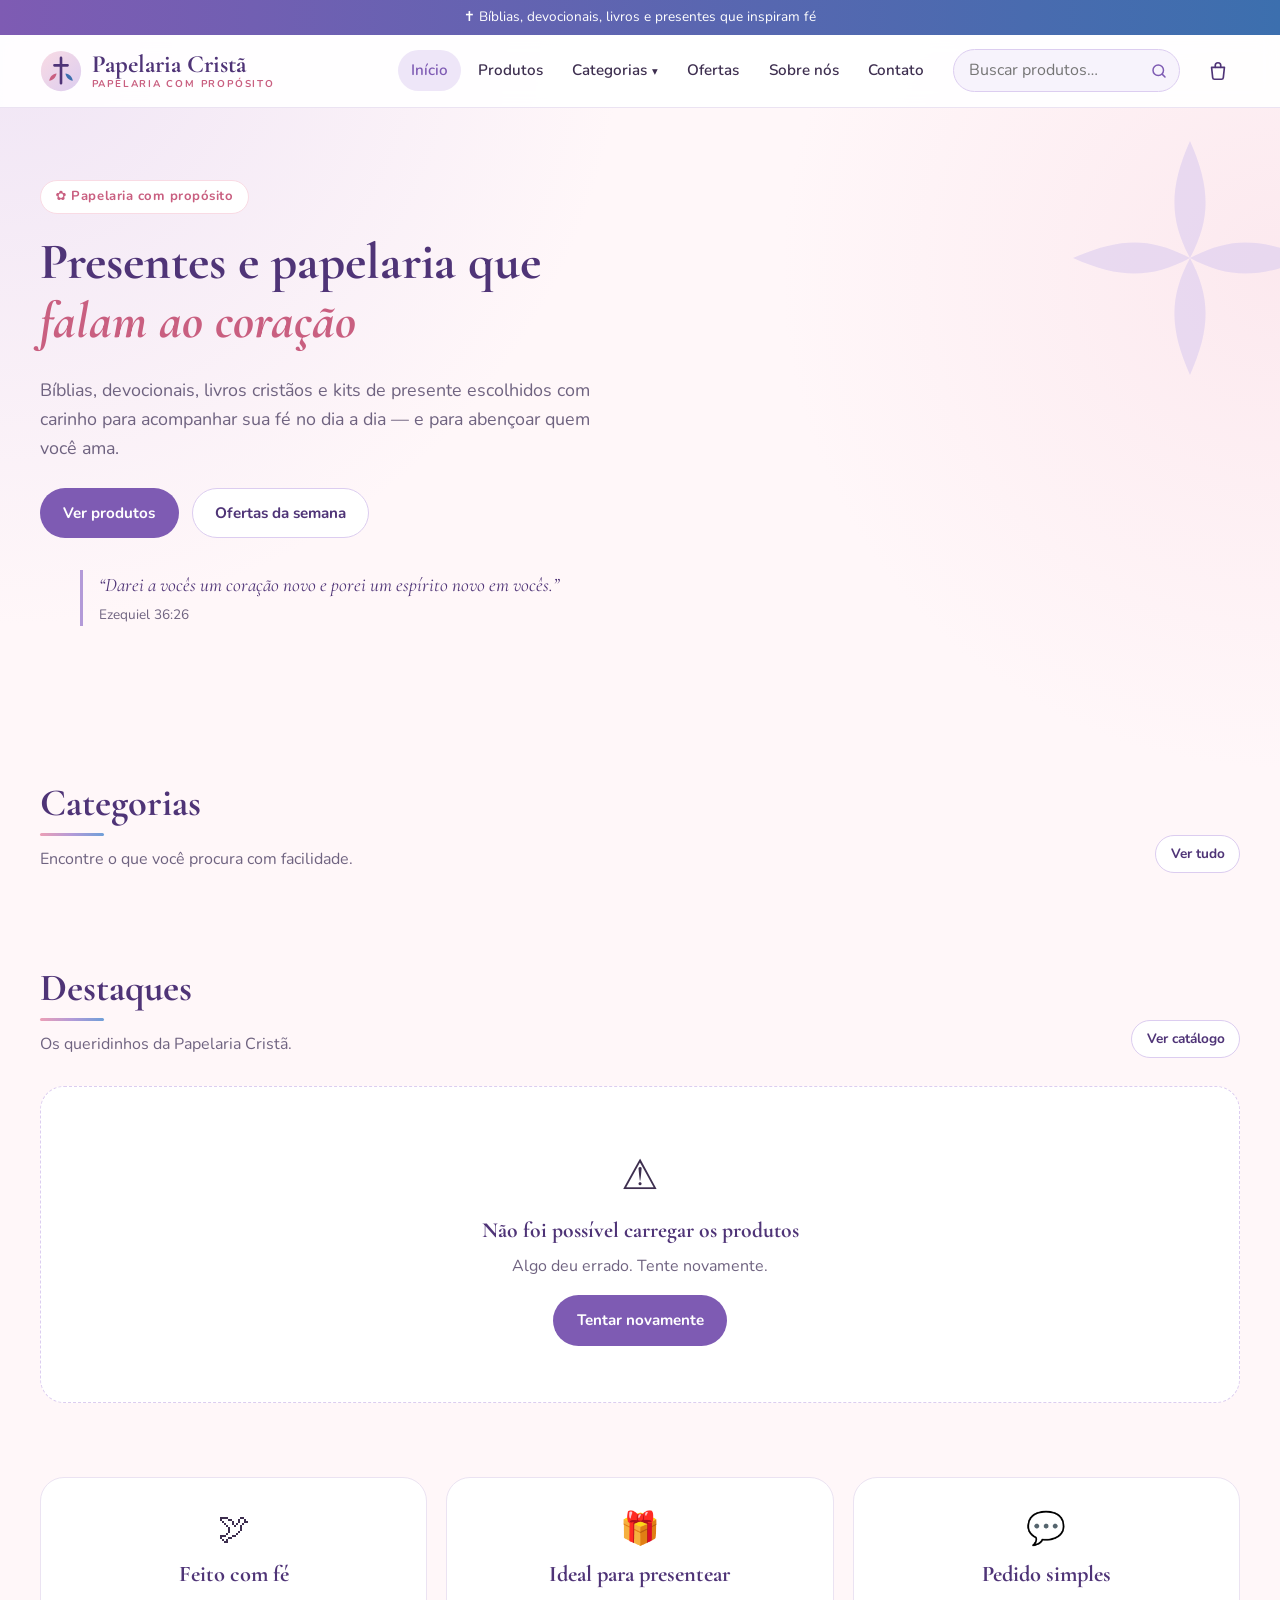
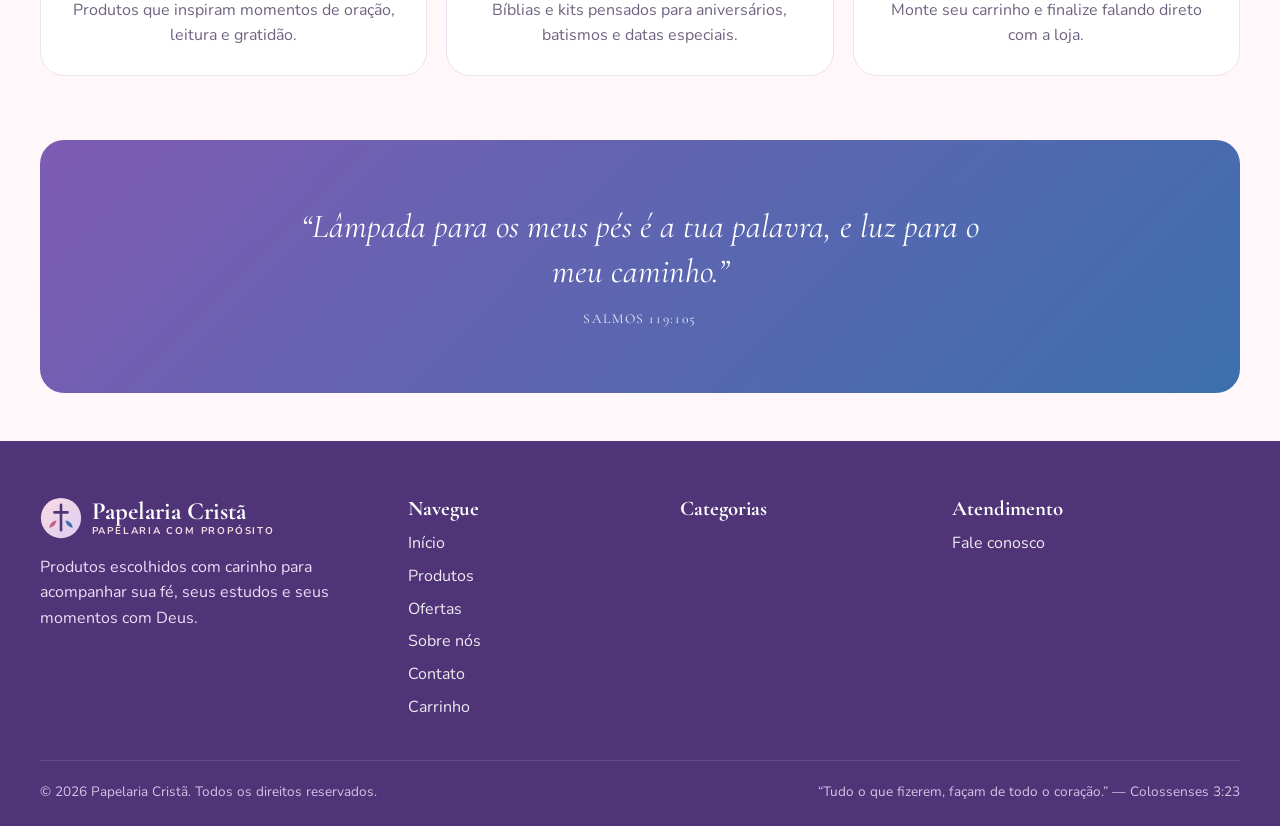
==== frontend/index.html @ a442623a "Papelaria Cristã: loja virtual completa Front-end (HTML/CSS/JS), API Flask + SQLite, painel administ" ====
<!DOCTYPE html>
<html lang="pt-BR">
<head>
  <meta charset="utf-8">
  <meta name="viewport" content="width=device-width, initial-scale=1">
  <title>Papelaria Cristã | Bíblias, devocionais, livros e presentes cristãos</title>
  <meta name="description" content="Papelaria Cristã: Bíblias, devocionais, livros cristãos, kits de presente e papelaria com propósito. Monte seu pedido e finalize pelo WhatsApp.">
  <meta property="og:type" content="website">
  <meta property="og:title" content="Papelaria Cristã">
  <meta property="og:description" content="Bíblias, devocionais, livros e presentes que inspiram fé.">
  <meta property="og:image" content="img/produtos/biblia-letra-gigante-harpa-pink.jpg">
  <meta name="theme-color" content="#7e5bb3">
  <link rel="icon" href="img/favicon.svg" type="image/svg+xml">
  <link rel="preconnect" href="https://fonts.googleapis.com">
  <link rel="preconnect" href="https://fonts.gstatic.com" crossorigin>
  <link rel="stylesheet" href="https://fonts.googleapis.com/css2?family=Cormorant+Garamond:ital,wght@0,600;0,700;1,600&family=Nunito:wght@400;600;700;800&display=swap">
  <link rel="stylesheet" href="css/style.css">
  <script type="module" src="js/pages/home.js"></script>
</head>
<body data-page="inicio">
  <main id="conteudo">
    <section class="hero" aria-labelledby="hero-titulo">
      <svg class="ornamento ornamento--hero" viewBox="0 0 100 100" aria-hidden="true"><path d="M50 5c8 18 8 30 0 45-8-15-8-27 0-45zM50 95c-8-18-8-30 0-45 8 15 8 27 0 45zM5 50c18-8 30-8 45 0-15 8-27 8-45 0zM95 50c-18 8-30 8-45 0 15-8 27-8 45 0z" fill="currentColor"/></svg>
      <div class="container hero__grid">
        <div>
          <span class="selo">✿ Papelaria com propósito</span>
          <h1 id="hero-titulo">Presentes e papelaria que <em>falam ao coração</em></h1>
          <p class="hero__texto">Bíblias, devocionais, livros cristãos e kits de presente escolhidos com carinho para acompanhar sua fé no dia a dia — e para abençoar quem você ama.</p>
          <div class="hero__acoes">
            <a class="btn" href="produtos.html">Ver produtos</a>
            <a class="btn btn--claro" href="ofertas.html">Ofertas da semana</a>
          </div>
          <blockquote class="hero__versiculo">
            “Darei a vocês um coração novo e porei um espírito novo em vocês.”
            <cite>Ezequiel 36:26</cite>
          </blockquote>
        </div>
        <div class="hero__galeria" id="hero-galeria" aria-label="Produtos em destaque"></div>
      </div>
    </section>

    <div class="container" id="faixa-promo" hidden></div>

    <section class="secao" aria-labelledby="cat-titulo">
      <div class="container">
        <div class="secao__topo">
          <div>
            <h2 class="secao__titulo" id="cat-titulo">Categorias</h2>
            <p>Encontre o que você procura com facilidade.</p>
          </div>
          <a class="btn btn--claro btn--sm" href="produtos.html">Ver tudo</a>
        </div>
        <div class="categorias" id="categorias"></div>
      </div>
    </section>

    <section class="secao secao--colada" aria-labelledby="dest-titulo">
      <div class="container">
        <div class="secao__topo">
          <div>
            <h2 class="secao__titulo" id="dest-titulo">Destaques</h2>
            <p>Os queridinhos da Papelaria Cristã.</p>
          </div>
          <a class="btn btn--claro btn--sm" href="produtos.html">Ver catálogo</a>
        </div>
        <div class="grade" id="destaques">
          <div class="esqueleto"></div><div class="esqueleto"></div><div class="esqueleto"></div><div class="esqueleto"></div>
        </div>
      </div>
    </section>

    <section class="secao secao--colada" aria-labelledby="of-titulo" id="secao-ofertas" data-x>
      <div class="container">
        <div class="secao__topo">
          <div>
            <h2 class="secao__titulo" id="of-titulo">Ofertas</h2>
            <p>Preços especiais por tempo limitado.</p>
          </div>
          <a class="btn btn--claro btn--sm" href="ofertas.html">Todas as ofertas</a>
        </div>
        <div class="grade" id="ofertas"></div>
      </div>
    </section>

    <section class="secao secao--colada" aria-labelledby="val-titulo">
      <div class="container">
        <h2 class="secao__titulo sr-only" id="val-titulo">Por que comprar conosco</h2>
        <div class="valores">
          <div class="valor"><div class="valor__icone" aria-hidden="true">🕊</div><h3>Feito com fé</h3><p>Produtos que inspiram momentos de oração, leitura e gratidão.</p></div>
          <div class="valor"><div class="valor__icone" aria-hidden="true">🎁</div><h3>Ideal para presentear</h3><p>Bíblias e kits pensados para aniversários, batismos e datas especiais.</p></div>
          <div class="valor"><div class="valor__icone" aria-hidden="true">💬</div><h3>Pedido simples</h3><p>Monte seu carrinho e finalize falando direto com a loja.</p></div>
        </div>
      </div>
    </section>

    <section class="container" aria-label="Versículo">
      <div class="versiculo-banner">
        <blockquote>“Lâmpada para os meus pés é a tua palavra, e luz para o meu caminho.”<cite>Salmos 119:105</cite></blockquote>
      </div>
    </section>
  </main>
</body>
</html>
---- frontend/css/style.css ----
/* ==========================================================================
   Papelaria Cristã — identidade visual
   Paleta: rosa-claro, lilás, branco e detalhes em azul.
   Tipografia: Cormorant Garamond (títulos) + Nunito (texto).
   ========================================================================== */

:root {
  /* cores */
  --rosa-50: #fff7f9;
  --rosa-100: #fdeef2;
  --rosa-200: #f9dbe4;
  --rosa-400: #ec9fb6;
  --rosa-600: #c95f80;
  --lilas-50: #f7f3fc;
  --lilas-100: #eee6f8;
  --lilas-200: #dccdf0;
  --lilas-400: #b39ad8;
  --lilas-600: #7e5bb3;
  --lilas-800: #4f3477;
  --azul-100: #e6f0fb;
  --azul-400: #6f9fd8;
  --azul-600: #3c6fae;
  --azul-800: #24497a;
  --branco: #ffffff;
  --texto: #3d2e4f;
  --texto-suave: #6f6380;
  --borda: #ebe3f2;
  --sucesso: #2f8a5b;
  --sucesso-bg: #e5f5ec;
  --erro: #b8364f;
  --erro-bg: #fbe7eb;
  --aviso: #8a6212;
  --aviso-bg: #fdf3dc;

  /* tipografia */
  --fonte-titulo: "Cormorant Garamond", Georgia, "Times New Roman", serif;
  --fonte-texto: "Nunito", system-ui, -apple-system, "Segoe UI", Roboto, sans-serif;

  /* forma */
  --raio-sm: 8px;
  --raio: 14px;
  --raio-lg: 24px;
  --sombra-sm: 0 1px 3px rgba(79, 52, 119, .08);
  --sombra: 0 8px 24px rgba(79, 52, 119, .10);
  --sombra-lg: 0 18px 48px rgba(79, 52, 119, .16);
  --transicao: .25s cubic-bezier(.4, 0, .2, 1);
  --largura: 1200px;
}

/* ---------------------------------------------------------------- base */
*, *::before, *::after { box-sizing: border-box; }
html { scroll-behavior: smooth; -webkit-text-size-adjust: 100%; }
body {
  margin: 0;
  font-family: var(--fonte-texto);
  font-size: 1rem;
  line-height: 1.6;
  color: var(--texto);
  background: var(--rosa-50);
  background-image:
    radial-gradient(circle at 0% 0%, rgba(220, 205, 240, .45), transparent 40%),
    radial-gradient(circle at 100% 30%, rgba(249, 219, 228, .5), transparent 35%);
  background-attachment: fixed;
  min-height: 100vh;
  display: flex;
  flex-direction: column;
}
main { flex: 1; }
img { max-width: 100%; display: block; }
a { color: var(--azul-600); text-decoration-thickness: 1px; text-underline-offset: 3px; }
a:hover { color: var(--azul-800); }
h1, h2, h3 {
  font-family: var(--fonte-titulo);
  color: var(--lilas-800);
  line-height: 1.15;
  margin: 0 0 .5em;
  font-weight: 700;
}
h1 { font-size: clamp(2rem, 4.5vw, 3.2rem); }
h2 { font-size: clamp(1.7rem, 3.2vw, 2.4rem); }
h3 { font-size: 1.35rem; }
p { margin: 0 0 1em; }
button, input, select, textarea { font: inherit; color: inherit; }
:focus-visible { outline: 3px solid var(--azul-400); outline-offset: 2px; border-radius: 4px; }
[hidden] { display: none !important; }

.container { width: min(100% - 2rem, var(--largura)); margin-inline: auto; }
.sr-only {
  position: absolute; width: 1px; height: 1px; padding: 0; margin: -1px;
  overflow: hidden; clip: rect(0 0 0 0); white-space: nowrap; border: 0;
}
.skip-link {
  position: absolute; left: 1rem; top: -4rem; z-index: 200;
  background: var(--lilas-800); color: #fff; padding: .6rem 1rem; border-radius: var(--raio-sm);
}
.skip-link:focus { top: 1rem; color: #fff; }

/* ---------------------------------------------------------------- botões */
.btn {
  --bg: var(--lilas-600); --fg: #fff; --bd: transparent;
  display: inline-flex; align-items: center; justify-content: center; gap: .5rem;
  padding: .75rem 1.4rem; min-height: 44px;
  border: 1.5px solid var(--bd); border-radius: 999px;
  background: var(--bg); color: var(--fg);
  font-weight: 700; font-size: .95rem; text-decoration: none; cursor: pointer;
  transition: transform var(--transicao), box-shadow var(--transicao), background var(--transicao);
  white-space: nowrap;
}
.btn:hover { color: var(--fg); transform: translateY(-1px); box-shadow: var(--sombra); background: color-mix(in srgb, var(--bg) 88%, #000); }
.btn:active { transform: translateY(0); }
.btn:disabled, .btn[aria-disabled="true"] { opacity: .55; cursor: not-allowed; transform: none; box-shadow: none; }
.btn--azul { --bg: var(--azul-600); }
.btn--rosa { --bg: var(--rosa-600); }
.btn--claro { --bg: #fff; --fg: var(--lilas-800); --bd: var(--lilas-200); }
.btn--claro:hover { background: var(--lilas-50); }
.btn--perigo { --bg: var(--erro); }
.btn--whats { --bg: #1f9d55; }
.btn--sm { padding: .45rem .9rem; min-height: 36px; font-size: .85rem; }
.btn--bloco { width: 100%; }
.btn .spinner { width: 1em; height: 1em; border: 2px solid currentColor; border-right-color: transparent; border-radius: 50%; animation: girar .7s linear infinite; }
@keyframes girar { to { transform: rotate(360deg); } }

.icon-btn {
  display: inline-grid; place-items: center; width: 44px; height: 44px;
  border: 0; border-radius: 50%; background: transparent; color: var(--lilas-800); cursor: pointer;
  transition: background var(--transicao);
}
.icon-btn:hover { background: var(--lilas-100); }
.icon-btn svg, .btn svg { width: 22px; height: 22px; flex: none; }

/* ---------------------------------------------------------------- topo */
.topbar {
  background: linear-gradient(90deg, var(--lilas-600), var(--azul-600));
  color: #fff; font-size: .85rem; text-align: center; padding: .4rem 1rem;
}
.topbar p { margin: 0; }
.header {
  position: sticky; top: 0; z-index: 50;
  background: rgba(255, 255, 255, .92);
  backdrop-filter: saturate(160%) blur(10px);
  border-bottom: 1px solid var(--borda);
}
.header__inner { display: flex; align-items: center; gap: 1rem; min-height: 72px; }
.logo { display: flex; align-items: center; gap: .6rem; text-decoration: none; color: var(--lilas-800); flex: none; }
.logo svg { width: 42px; height: 42px; }
.logo__nome { font-family: var(--fonte-titulo); font-size: 1.55rem; font-weight: 700; line-height: 1; }
.logo__nome small { display: block; font-family: var(--fonte-texto); font-size: .62rem; letter-spacing: .18em; text-transform: uppercase; color: var(--rosa-600); font-weight: 700; margin-top: .2rem; }
.nav { margin-left: auto; }
.nav__lista { display: flex; align-items: center; gap: .25rem; list-style: none; margin: 0; padding: 0; }
.nav__link, .nav summary {
  display: block; padding: .55rem .8rem; border-radius: 999px;
  color: var(--texto); text-decoration: none; font-weight: 600; font-size: .95rem; cursor: pointer;
  transition: background var(--transicao), color var(--transicao);
}
.nav__link:hover, .nav summary:hover { background: var(--lilas-50); color: var(--lilas-600); }
.nav__link[aria-current="page"] { color: var(--lilas-600); background: var(--lilas-100); }
.nav details { position: relative; }
.nav summary { list-style: none; }
.nav summary::-webkit-details-marker { display: none; }
.nav summary::after { content: "▾"; margin-left: .3rem; font-size: .75em; }
.dropdown {
  position: absolute; top: calc(100% + .4rem); left: 50%; transform: translateX(-50%);
  min-width: 230px; background: #fff; border: 1px solid var(--borda); border-radius: var(--raio);
  box-shadow: var(--sombra-lg); padding: .5rem; list-style: none; margin: 0;
  animation: surgir .18s ease-out;
}
.dropdown a { display: flex; justify-content: space-between; gap: 1rem; padding: .5rem .75rem; border-radius: var(--raio-sm); color: var(--texto); text-decoration: none; }
.dropdown a:hover { background: var(--rosa-100); color: var(--lilas-800); }
.dropdown small { color: var(--texto-suave); }
@keyframes surgir { from { opacity: 0; transform: translate(-50%, -6px); } }

.busca-topo { display: flex; align-items: center; background: var(--lilas-50); border: 1px solid var(--lilas-200); border-radius: 999px; padding-left: .9rem; }
.busca-topo input { border: 0; background: transparent; outline: none; width: 170px; padding: .5rem 0; }
.busca-topo button { border: 0; background: transparent; color: var(--lilas-600); padding: .4rem .7rem; cursor: pointer; display: grid; }
.busca-topo svg { width: 18px; height: 18px; }
.busca-topo:focus-within { border-color: var(--lilas-400); box-shadow: 0 0 0 3px var(--lilas-100); }

.carrinho-link { position: relative; }
.carrinho-badge {
  position: absolute; top: 2px; right: 0; min-width: 20px; height: 20px; padding: 0 5px;
  border-radius: 999px; background: var(--rosa-600); color: #fff; font-size: .72rem; font-weight: 800;
  display: grid; place-items: center; border: 2px solid #fff;
}
.carrinho-badge.pulsar { animation: pulsar .5s ease; }
@keyframes pulsar { 50% { transform: scale(1.35); } }
.menu-toggle { display: none; }

/* ---------------------------------------------------------------- hero */
.hero { padding: clamp(2rem, 6vw, 4.5rem) 0; position: relative; overflow: hidden; }
.hero__grid { display: grid; grid-template-columns: 1.05fr 1fr; gap: 3rem; align-items: center; }
.selo {
  display: inline-flex; align-items: center; gap: .45rem; padding: .35rem .9rem;
  background: #fff; border: 1px solid var(--rosa-200); border-radius: 999px;
  color: var(--rosa-600); font-weight: 700; font-size: .82rem; letter-spacing: .04em; margin-bottom: 1.2rem;
}
.hero h1 em { font-style: italic; color: var(--rosa-600); }
.hero__texto { font-size: 1.12rem; color: var(--texto-suave); max-width: 36rem; }
.hero__acoes { display: flex; flex-wrap: wrap; gap: .8rem; margin-top: 1.6rem; }
.hero__versiculo { margin-top: 2rem; padding-left: 1rem; border-left: 3px solid var(--lilas-400); font-family: var(--fonte-titulo); font-size: 1.2rem; font-style: italic; color: var(--lilas-800); }
.hero__versiculo cite { display: block; font-family: var(--fonte-texto); font-style: normal; font-size: .85rem; color: var(--texto-suave); margin-top: .2rem; }
.hero__galeria { position: relative; height: 460px; }
.hero__galeria a { position: absolute; border-radius: var(--raio-lg); overflow: hidden; box-shadow: var(--sombra-lg); border: 6px solid #fff; transition: transform .4s ease; }
.hero__galeria a:hover { transform: translateY(-6px) rotate(0deg) !important; z-index: 5; }
.hero__galeria img { width: 100%; height: 100%; object-fit: cover; }
.hero__galeria a:nth-child(1) { width: 52%; height: 78%; left: 4%; top: 6%; transform: rotate(-4deg); z-index: 2; }
.hero__galeria a:nth-child(2) { width: 46%; height: 66%; right: 2%; top: 0; transform: rotate(3deg); }
.hero__galeria a:nth-child(3) { width: 42%; height: 56%; right: 12%; bottom: 0; transform: rotate(-2deg); z-index: 3; }
.ornamento { position: absolute; color: var(--lilas-200); pointer-events: none; z-index: -1; }
.ornamento--hero { top: 20px; right: -40px; width: 260px; opacity: .6; }

/* faixa de promoção */
.faixa {
  background: linear-gradient(110deg, var(--rosa-200), var(--lilas-200) 55%, var(--azul-100));
  border-radius: var(--raio-lg); padding: 1.6rem 2rem; display: flex; align-items: center;
  justify-content: space-between; gap: 1.5rem; flex-wrap: wrap; box-shadow: var(--sombra-sm);
}
.faixa h2 { margin: 0; font-size: clamp(1.4rem, 2.6vw, 1.9rem); }
.faixa p { margin: .2rem 0 0; color: var(--texto-suave); }

/* ---------------------------------------------------------------- seções */
.secao { padding: clamp(2.5rem, 6vw, 4rem) 0; }
.secao--colada { padding-top: 0; }
.secao__topo { display: flex; align-items: end; justify-content: space-between; gap: 1rem; margin-bottom: 1.8rem; flex-wrap: wrap; }
.secao__topo p { color: var(--texto-suave); margin: 0; }
.secao__titulo { position: relative; padding-bottom: .4rem; margin-bottom: .3rem; }
.secao__titulo::after {
  content: ""; display: block; width: 64px; height: 3px; margin-top: .5rem; border-radius: 3px;
  background: linear-gradient(90deg, var(--rosa-400), var(--lilas-400), var(--azul-400));
}
.centro { text-align: center; }
.centro .secao__titulo::after { margin-inline: auto; }

/* categorias */
.categorias { display: grid; grid-template-columns: repeat(auto-fill, minmax(150px, 1fr)); gap: 1rem; }
.categoria {
  display: flex; flex-direction: column; align-items: center; gap: .4rem; text-align: center;
  padding: 1.3rem .8rem; background: #fff; border: 1px solid var(--borda); border-radius: var(--raio);
  text-decoration: none; color: var(--texto); transition: transform var(--transicao), box-shadow var(--transicao), border-color var(--transicao);
}
.categoria:hover { transform: translateY(-4px); box-shadow: var(--sombra); border-color: var(--lilas-200); color: var(--lilas-800); }
.categoria__icone { width: 56px; height: 56px; display: grid; place-items: center; font-size: 1.6rem; border-radius: 50%; background: linear-gradient(135deg, var(--rosa-100), var(--lilas-100)); }
.categoria strong { font-size: .98rem; }
.categoria small { color: var(--texto-suave); font-size: .8rem; }

/* ---------------------------------------------------------------- cartão de produto */
.grade { display: grid; grid-template-columns: repeat(auto-fill, minmax(230px, 1fr)); gap: 1.4rem; }
.produto {
  position: relative; display: flex; flex-direction: column; background: #fff;
  border: 1px solid var(--borda); border-radius: var(--raio-lg); overflow: hidden;
  transition: transform var(--transicao), box-shadow var(--transicao);
  animation: entrar .4s ease both;
}
.produto:hover { transform: translateY(-5px); box-shadow: var(--sombra-lg); }
@keyframes entrar { from { opacity: 0; transform: translateY(12px); } }
.produto__img { position: relative; aspect-ratio: 4 / 5; background: var(--lilas-50); overflow: hidden; display: block; }
.produto__img img { width: 100%; height: 100%; object-fit: cover; transition: transform .5s ease; }
.produto:hover .produto__img img { transform: scale(1.05); }
.produto__selos { position: absolute; top: .8rem; left: .8rem; display: flex; flex-direction: column; gap: .35rem; align-items: flex-start; }
.etiqueta { display: inline-block; padding: .2rem .6rem; border-radius: 999px; font-size: .75rem; font-weight: 800; letter-spacing: .02em; }
.etiqueta--oferta { background: var(--rosa-600); color: #fff; }
.etiqueta--destaque { background: var(--azul-600); color: #fff; }
.etiqueta--esgotado { background: var(--texto); color: #fff; }
.etiqueta--neutra { background: var(--lilas-100); color: var(--lilas-800); }
.produto__corpo { display: flex; flex-direction: column; gap: .35rem; padding: 1rem 1.1rem 1.2rem; flex: 1; }
.produto__cat { font-size: .75rem; font-weight: 700; text-transform: uppercase; letter-spacing: .1em; color: var(--rosa-600); }
.produto__nome { font-family: var(--fonte-texto); font-size: 1rem; font-weight: 700; color: var(--texto); line-height: 1.35; margin: 0; }
.produto__nome a { color: inherit; text-decoration: none; }
.produto__nome a::after { content: ""; position: absolute; inset: 0; z-index: 1; } /* cartão inteiro clicável */
.produto__nome a:hover { color: var(--lilas-600); }
.preco { display: flex; align-items: baseline; gap: .5rem; flex-wrap: wrap; margin-top: auto; padding-top: .4rem; }
.preco__atual { font-size: 1.3rem; font-weight: 800; color: var(--lilas-800); }
.preco__antigo { color: var(--texto-suave); text-decoration: line-through; font-size: .9rem; }
.produto__acoes { position: relative; z-index: 2; margin-top: .6rem; }
.produto--esgotado .produto__img img { filter: grayscale(.5) opacity(.75); }

/* ---------------------------------------------------------------- catálogo */
.pagina-topo { padding: 2.2rem 0 1rem; }
.migalhas { font-size: .88rem; color: var(--texto-suave); margin-bottom: .8rem; }
.migalhas ol { list-style: none; display: flex; flex-wrap: wrap; gap: .4rem; padding: 0; margin: 0; }
.migalhas li + li::before { content: "›"; margin-right: .4rem; color: var(--lilas-400); }
.migalhas a { color: var(--texto-suave); }
.catalogo { display: grid; grid-template-columns: 260px 1fr; gap: 2rem; align-items: start; padding-bottom: 4rem; }
.filtros { position: sticky; top: 90px; background: #fff; border: 1px solid var(--borda); border-radius: var(--raio-lg); padding: 1.4rem; }
.filtros h2 { font-size: 1.35rem; margin-bottom: 1rem; }
.filtro { border: 0; padding: 0; margin: 0 0 1.3rem; }
.filtro legend, .filtro > label:first-child { font-weight: 800; font-size: .85rem; text-transform: uppercase; letter-spacing: .08em; color: var(--lilas-800); margin-bottom: .55rem; display: block; padding: 0; }
.opcao { display: flex; align-items: center; gap: .55rem; padding: .3rem 0; cursor: pointer; font-size: .95rem; }
.opcao input { accent-color: var(--lilas-600); width: 17px; height: 17px; }
.opcao small { margin-left: auto; color: var(--texto-suave); }
.faixa-preco { display: grid; grid-template-columns: 1fr 1fr; gap: .5rem; }
.filtros-toggle { display: none; }
.resultado-topo { display: flex; justify-content: space-between; align-items: center; gap: 1rem; flex-wrap: wrap; margin-bottom: 1.2rem; }
.resultado-topo p { margin: 0; color: var(--texto-suave); }
.chips { display: flex; flex-wrap: wrap; gap: .4rem; }
.chip { display: inline-flex; align-items: center; gap: .3rem; background: var(--lilas-100); color: var(--lilas-800); border: 0; border-radius: 999px; padding: .3rem .75rem; font-size: .85rem; font-weight: 600; cursor: pointer; }
.chip:hover { background: var(--lilas-200); }

/* ---------------------------------------------------------------- formulários */
.campo { display: flex; flex-direction: column; gap: .35rem; margin-bottom: 1rem; }
.campo label { font-weight: 700; font-size: .9rem; }
.input, .campo input, .campo select, .campo textarea, .filtros input[type="number"], .filtros input[type="search"], .filtros select, .select {
  width: 100%; padding: .7rem .9rem; min-height: 44px;
  border: 1.5px solid var(--borda); border-radius: var(--raio-sm); background: #fff;
  transition: border-color var(--transicao), box-shadow var(--transicao);
}
.campo textarea { min-height: 110px; resize: vertical; }
.input:focus, .campo input:focus, .campo select:focus, .campo textarea:focus, .filtros input:focus, .filtros select:focus, .select:focus {
  outline: none; border-color: var(--lilas-400); box-shadow: 0 0 0 3px var(--lilas-100);
}
.campo [aria-invalid="true"] { border-color: var(--erro); background: var(--erro-bg); }
.erro { display: block; color: var(--erro); font-size: .82rem; font-weight: 600; }
.erro:empty { display: none; }
.dica { font-size: .82rem; color: var(--texto-suave); font-weight: 400; }
.check { display: flex; align-items: center; gap: .55rem; cursor: pointer; font-weight: 600; }
.check input { width: 18px; height: 18px; accent-color: var(--lilas-600); }

/* ---------------------------------------------------------------- produto (detalhe) */
.detalhe { display: grid; grid-template-columns: 1fr 1fr; gap: 3rem; padding-bottom: 3rem; align-items: start; }
.detalhe__img { border-radius: var(--raio-lg); overflow: hidden; background: #fff; border: 1px solid var(--borda); box-shadow: var(--sombra); position: sticky; top: 90px; }
.detalhe__img img { width: 100%; aspect-ratio: 4 / 5; object-fit: cover; }
.detalhe h1 { font-size: clamp(1.8rem, 3.5vw, 2.6rem); }
.detalhe .preco__atual { font-size: 2rem; }
.detalhe__desc { color: var(--texto-suave); font-size: 1.05rem; }
.estoque { display: inline-flex; align-items: center; gap: .4rem; font-weight: 700; font-size: .9rem; }
.estoque::before { content: ""; width: 9px; height: 9px; border-radius: 50%; background: currentColor; }
.estoque--ok { color: var(--sucesso); }
.estoque--baixo { color: var(--aviso); }
.estoque--zero { color: var(--erro); }
.comprar { display: flex; gap: .8rem; flex-wrap: wrap; align-items: center; margin: 1.5rem 0; }
.qtd { display: inline-flex; align-items: center; border: 1.5px solid var(--lilas-200); border-radius: 999px; background: #fff; }
.qtd button { width: 40px; height: 40px; border: 0; background: transparent; font-size: 1.2rem; font-weight: 800; color: var(--lilas-600); cursor: pointer; border-radius: 50%; }
.qtd button:hover:not(:disabled) { background: var(--lilas-50); }
.qtd button:disabled { opacity: .35; cursor: not-allowed; }
.qtd output, .qtd input { width: 42px; text-align: center; font-weight: 800; border: 0; background: transparent; }
.garantias { list-style: none; padding: 1.2rem; margin: 1.5rem 0 0; background: var(--lilas-50); border-radius: var(--raio); display: grid; gap: .6rem; font-size: .93rem; }
.garantias li { display: flex; gap: .6rem; align-items: start; }

/* ---------------------------------------------------------------- carrinho */
.carrinho { display: grid; grid-template-columns: 1fr 380px; gap: 2rem; align-items: start; padding-bottom: 4rem; }
.cart-lista { list-style: none; margin: 0; padding: 0; display: grid; gap: 1rem; }
.cart-item {
  display: grid; grid-template-columns: 96px 1fr auto; gap: 1rem; align-items: center;
  background: #fff; border: 1px solid var(--borda); border-radius: var(--raio); padding: .9rem;
  animation: entrar .3s ease both;
}
.cart-item img { width: 96px; height: 116px; object-fit: cover; border-radius: var(--raio-sm); }
.cart-item h3 { font-family: var(--fonte-texto); font-size: 1rem; margin: 0 0 .25rem; color: var(--texto); }
.cart-item h3 a { color: inherit; text-decoration: none; }
.cart-item__unit { font-size: .88rem; color: var(--texto-suave); }
.cart-item__lado { display: flex; flex-direction: column; align-items: end; gap: .6rem; }
.cart-item__sub { font-weight: 800; color: var(--lilas-800); font-size: 1.1rem; }
.remover { border: 0; background: none; color: var(--erro); font-weight: 700; font-size: .85rem; cursor: pointer; padding: .3rem; text-decoration: underline; }
.resumo { position: sticky; top: 90px; background: #fff; border: 1px solid var(--borda); border-radius: var(--raio-lg); padding: 1.5rem; box-shadow: var(--sombra); }
.resumo h2 { font-size: 1.6rem; }
.resumo__linha { display: flex; justify-content: space-between; padding: .45rem 0; color: var(--texto-suave); }
.resumo__total { display: flex; justify-content: space-between; align-items: baseline; border-top: 1px dashed var(--lilas-200); margin-top: .5rem; padding-top: .9rem; font-weight: 800; font-size: 1.15rem; }
.resumo__total strong { font-size: 1.6rem; color: var(--lilas-800); }

/* ---------------------------------------------------------------- estados */
.vazio { text-align: center; padding: 3.5rem 1.5rem; background: #fff; border: 1px dashed var(--lilas-200); border-radius: var(--raio-lg); grid-column: 1 / -1; }
.vazio__icone { font-size: 2.6rem; margin-bottom: .5rem; }
.vazio p { color: var(--texto-suave); }
.alerta { padding: .9rem 1.1rem; border-radius: var(--raio); margin-bottom: 1rem; border: 1px solid transparent; font-size: .95rem; }
.alerta--info { background: var(--azul-100); color: var(--azul-800); border-color: #cfe0f5; }
.alerta--aviso { background: var(--aviso-bg); color: var(--aviso); border-color: #f2dfae; }
.alerta--sucesso { background: var(--sucesso-bg); color: var(--sucesso); border-color: #bfe5cf; }
.alerta--erro { background: var(--erro-bg); color: var(--erro); border-color: #f2c3cd; }
.esqueleto { background: linear-gradient(90deg, var(--lilas-50), var(--lilas-100), var(--lilas-50)); background-size: 200% 100%; animation: brilho 1.2s infinite; border-radius: var(--raio-lg); min-height: 360px; }
@keyframes brilho { to { background-position: -200% 0; } }

/* toasts */
.toasts { position: fixed; bottom: 1.2rem; right: 1.2rem; z-index: 300; display: grid; gap: .6rem; max-width: min(380px, calc(100vw - 2.4rem)); }
.toast {
  display: flex; gap: .7rem; align-items: start; background: #fff; border-left: 4px solid var(--lilas-600);
  padding: .9rem 1rem; border-radius: var(--raio); box-shadow: var(--sombra-lg); font-size: .93rem;
  animation: toastIn .3s ease both;
}
.toast--sucesso { border-color: var(--sucesso); }
.toast--erro { border-color: var(--erro); }
.toast a { font-weight: 700; }
.toast.saindo { animation: toastOut .25s ease forwards; }
@keyframes toastIn { from { opacity: 0; transform: translateX(30px); } }
@keyframes toastOut { to { opacity: 0; transform: translateX(30px); } }

/* ---------------------------------------------------------------- páginas institucionais */
.sobre-grid { display: grid; grid-template-columns: 1.1fr 1fr; gap: 3rem; align-items: center; }
.valores { display: grid; grid-template-columns: repeat(auto-fit, minmax(220px, 1fr)); gap: 1.2rem; }
.valor { background: #fff; border: 1px solid var(--borda); border-radius: var(--raio-lg); padding: 1.6rem; text-align: center; }
.valor__icone { font-size: 2rem; margin-bottom: .4rem; }
.valor h3 { font-size: 1.4rem; }
.valor p { color: var(--texto-suave); margin: 0; }
.versiculo-banner {
  text-align: center; padding: clamp(2.5rem, 6vw, 4rem) 1.5rem; border-radius: var(--raio-lg);
  background: linear-gradient(135deg, var(--lilas-600), var(--azul-600)); color: #fff; position: relative; overflow: hidden;
}
.versiculo-banner blockquote { margin: 0 auto; max-width: 46rem; font-family: var(--fonte-titulo); font-size: clamp(1.4rem, 3vw, 2.1rem); font-style: italic; line-height: 1.35; }
.versiculo-banner cite { display: block; margin-top: 1rem; font-style: normal; letter-spacing: .12em; text-transform: uppercase; font-size: .85rem; opacity: .9; }
.contato-grid { display: grid; grid-template-columns: 1fr 1.1fr; gap: 2rem; align-items: start; padding-bottom: 4rem; }
.contato-cards { display: grid; gap: .9rem; }
.contato-card { display: flex; gap: 1rem; align-items: center; background: #fff; border: 1px solid var(--borda); border-radius: var(--raio); padding: 1rem 1.2rem; text-decoration: none; color: var(--texto); }
a.contato-card:hover { border-color: var(--lilas-400); box-shadow: var(--sombra); color: var(--texto); }
.contato-card__icone { width: 46px; height: 46px; border-radius: 50%; display: grid; place-items: center; background: var(--rosa-100); font-size: 1.3rem; flex: none; }
.contato-card small { display: block; color: var(--texto-suave); font-size: .8rem; font-weight: 700; text-transform: uppercase; letter-spacing: .08em; }
.cartao { background: #fff; border: 1px solid var(--borda); border-radius: var(--raio-lg); padding: 1.6rem; }

/* ---------------------------------------------------------------- rodapé */
.rodape { background: var(--lilas-800); color: #eadff7; margin-top: 3rem; padding: 3.5rem 0 1.5rem; }
.rodape a { color: #fff; }
.rodape h2 { color: #fff; font-size: 1.3rem; }
.rodape__grid { display: grid; grid-template-columns: 1.4fr 1fr 1fr 1.2fr; gap: 2rem; }
.rodape ul { list-style: none; padding: 0; margin: 0; display: grid; gap: .45rem; }
.rodape ul a { text-decoration: none; opacity: .9; }
.rodape ul a:hover { opacity: 1; text-decoration: underline; }
.rodape .logo { color: #fff; margin-bottom: 1rem; }
.rodape .logo__nome small { color: var(--rosa-200); }
.rodape__base { border-top: 1px solid rgba(255, 255, 255, .15); margin-top: 2.5rem; padding-top: 1.2rem; display: flex; justify-content: space-between; gap: 1rem; flex-wrap: wrap; font-size: .85rem; opacity: .85; }

/* ---------------------------------------------------------------- diálogo */
dialog { border: 0; border-radius: var(--raio-lg); padding: 0; box-shadow: var(--sombra-lg); width: min(640px, calc(100vw - 2rem)); max-height: calc(100vh - 2rem); color: var(--texto); }
dialog::backdrop { background: rgba(61, 46, 79, .45); backdrop-filter: blur(3px); }
dialog[open] { animation: entrar .25s ease; }
.dialogo__topo { display: flex; justify-content: space-between; align-items: center; padding: 1.2rem 1.5rem; border-bottom: 1px solid var(--borda); position: sticky; top: 0; background: #fff; z-index: 1; }
.dialogo__topo h2 { margin: 0; font-size: 1.5rem; }
.dialogo__corpo { padding: 1.5rem; }
.dialogo__rodape { display: flex; justify-content: flex-end; gap: .7rem; padding: 1rem 1.5rem; border-top: 1px solid var(--borda); background: var(--lilas-50); position: sticky; bottom: 0; flex-wrap: wrap; }

/* ---------------------------------------------------------------- admin */
.admin-login { max-width: 420px; margin: 4rem auto; }
.admin-topo { display: flex; justify-content: space-between; align-items: center; gap: 1rem; flex-wrap: wrap; padding: 2rem 0 1rem; }
.abas { display: flex; gap: .4rem; flex-wrap: wrap; border-bottom: 1px solid var(--borda); margin-bottom: 1.5rem; }
.aba { border: 0; background: none; padding: .8rem 1.1rem; font-weight: 700; color: var(--texto-suave); cursor: pointer; border-bottom: 3px solid transparent; margin-bottom: -1px; }
.aba[aria-selected="true"] { color: var(--lilas-600); border-color: var(--lilas-600); }
.aba:hover { color: var(--lilas-800); }
.metricas { display: grid; grid-template-columns: repeat(auto-fit, minmax(180px, 1fr)); gap: 1rem; margin-bottom: 1.5rem; }
.metrica { background: #fff; border: 1px solid var(--borda); border-radius: var(--raio); padding: 1.2rem; }
.metrica small { color: var(--texto-suave); font-weight: 700; font-size: .8rem; text-transform: uppercase; letter-spacing: .06em; }
.metrica strong { display: block; font-size: 1.9rem; color: var(--lilas-800); font-family: var(--fonte-titulo); }
.tabela-wrap { overflow-x: auto; background: #fff; border: 1px solid var(--borda); border-radius: var(--raio); }
.tabela { width: 100%; border-collapse: collapse; font-size: .92rem; min-width: 720px; }
.tabela th, .tabela td { padding: .75rem .9rem; text-align: left; border-bottom: 1px solid var(--borda); vertical-align: middle; }
.tabela th { background: var(--lilas-50); font-size: .78rem; text-transform: uppercase; letter-spacing: .06em; color: var(--lilas-800); }
.tabela tr:last-child td { border-bottom: 0; }
.tabela img { width: 44px; height: 54px; object-fit: cover; border-radius: 6px; }
.tabela .acoes { display: flex; gap: .4rem; flex-wrap: wrap; }
.barra-ferramentas { display: flex; gap: .8rem; justify-content: space-between; flex-wrap: wrap; margin-bottom: 1rem; }
.barra-ferramentas .input { max-width: 320px; }
.grid-2 { display: grid; grid-template-columns: 1fr 1fr; gap: 0 1rem; }
.preview-img { width: 110px; height: 135px; object-fit: cover; border-radius: var(--raio-sm); border: 1px solid var(--borda); background: var(--lilas-50); }
.pedido { background: #fff; border: 1px solid var(--borda); border-radius: var(--raio); padding: 1.2rem; margin-bottom: 1rem; }
.pedido__topo { display: flex; justify-content: space-between; gap: 1rem; flex-wrap: wrap; align-items: center; }
.pedido ul { margin: .7rem 0; padding-left: 1.2rem; }
.status { padding: .2rem .7rem; border-radius: 999px; font-size: .78rem; font-weight: 800; text-transform: uppercase; letter-spacing: .05em; }
.status--pendente { background: var(--aviso-bg); color: var(--aviso); }
.status--confirmado, .status--enviado { background: var(--azul-100); color: var(--azul-800); }
.status--concluido { background: var(--sucesso-bg); color: var(--sucesso); }
.status--cancelado { background: var(--erro-bg); color: var(--erro); }

/* ---------------------------------------------------------------- responsivo */
@media (max-width: 1080px) {
  .busca-topo input { width: 120px; }
  .rodape__grid { grid-template-columns: 1fr 1fr; }
}

@media (max-width: 920px) {
  .menu-toggle { display: inline-grid; order: 3; }
  .header__inner { flex-wrap: wrap; min-height: 64px; }
  .logo { margin-right: auto; }
  .nav { order: 5; flex-basis: 100%; margin: 0; }
  .nav:not(.aberto) { display: none; }
  .nav__lista { flex-direction: column; align-items: stretch; padding: .5rem 0 1rem; }
  .dropdown { position: static; transform: none; box-shadow: none; border: 0; padding: 0 0 0 1rem; animation: none; }
  .busca-topo { order: 4; flex-basis: 100%; margin-bottom: .7rem; }
  .busca-topo input { width: 100%; }
  .hero__grid, .sobre-grid, .detalhe, .contato-grid { grid-template-columns: 1fr; }
  .hero__galeria { height: 360px; max-width: 520px; margin-inline: auto; width: 100%; }
  .catalogo { grid-template-columns: 1fr; }
  .filtros { position: static; }
  .filtros-toggle { display: inline-flex; }
  .filtros:not(.aberto) { display: none; }
  .carrinho { grid-template-columns: 1fr; }
  .resumo, .detalhe__img { position: static; }
}

@media (max-width: 600px) {
  body { font-size: .97rem; }
  .logo__nome { font-size: 1.3rem; }
  .logo svg { width: 36px; height: 36px; }
  .grade { grid-template-columns: repeat(2, 1fr); gap: .8rem; }
  .produto__corpo { padding: .8rem; }
  .produto__nome { font-size: .9rem; }
  .preco__atual { font-size: 1.1rem; }
  .produto__acoes .btn { padding: .55rem .6rem; font-size: .82rem; }
  .categorias { grid-template-columns: repeat(2, 1fr); }
  .hero__galeria { height: 300px; }
  .faixa { padding: 1.3rem; }
  .cart-item { grid-template-columns: 72px 1fr; }
  .cart-item img { width: 72px; height: 88px; }
  .cart-item__lado { grid-column: 1 / -1; flex-direction: row; justify-content: space-between; align-items: center; }
  .rodape__grid, .grid-2 { grid-template-columns: 1fr; }
  .comprar .btn { flex: 1; }
}

@media (prefers-reduced-motion: reduce) {
  *, *::before, *::after { animation-duration: .01ms !important; transition-duration: .01ms !important; scroll-behavior: auto !important; }
}
.vazio .hero__acoes { justify-content: center; }
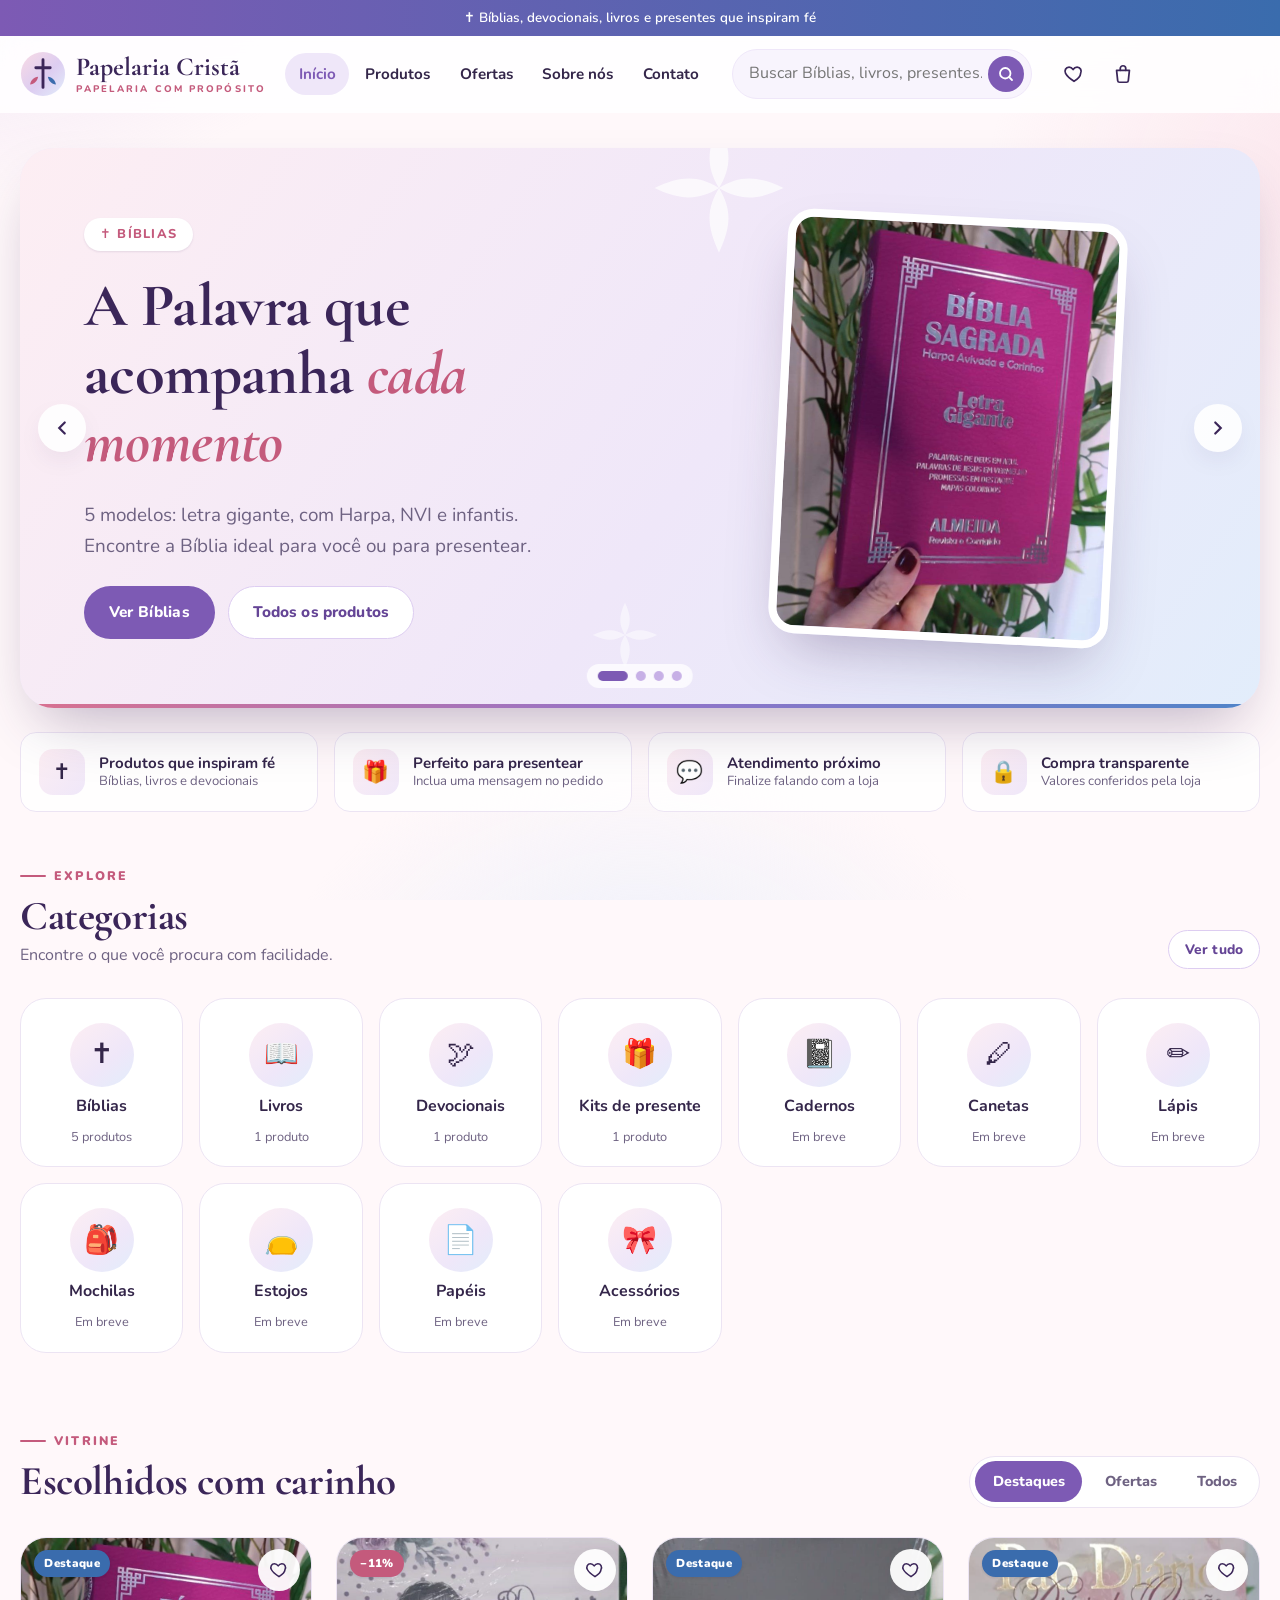
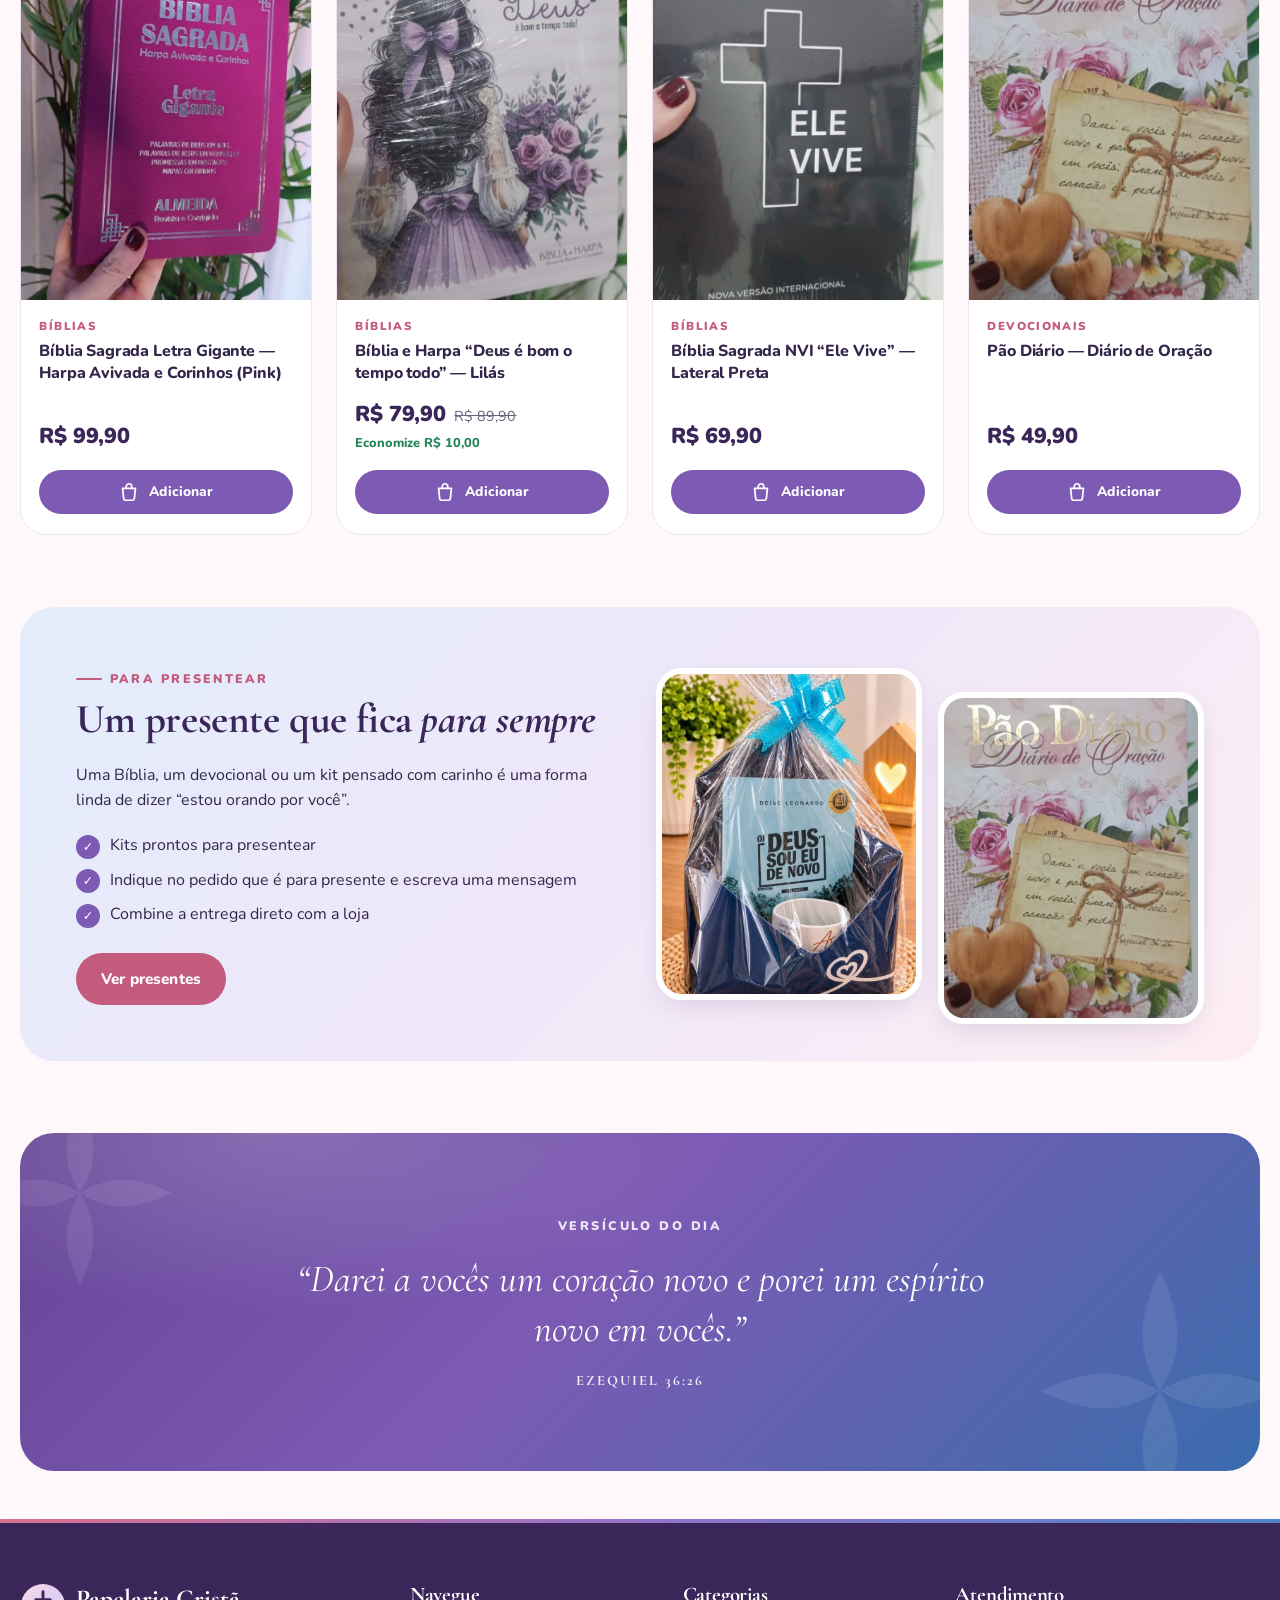
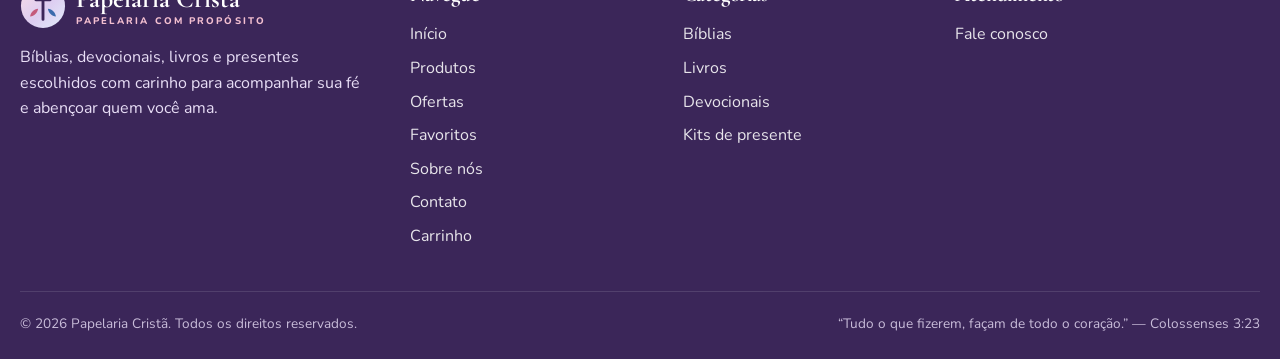
==== commit 97fef8ec: "Loja reconstruída em um único index.html - Toda a loja (CSS, JS, catálogo e fotos) em frontend/index" ====
--- a/frontend/index.html
+++ b/frontend/index.html
@@ -2,102 +2,2059 @@
 <html lang="pt-BR">
 <head>
   <meta charset="utf-8">
-  <meta name="viewport" content="width=device-width, initial-scale=1">
+  <meta name="viewport" content="width=device-width, initial-scale=1, viewport-fit=cover">
   <title>Papelaria Cristã | Bíblias, devocionais, livros e presentes cristãos</title>
-  <meta name="description" content="Papelaria Cristã: Bíblias, devocionais, livros cristãos, kits de presente e papelaria com propósito. Monte seu pedido e finalize pelo WhatsApp.">
+  <meta name="description" content="Papelaria Cristã: Bíblias, devocionais, livros cristãos e kits de presente escolhidos com carinho. Monte seu carrinho e finalize pelo WhatsApp.">
+  <meta name="theme-color" content="#7d5ab4">
   <meta property="og:type" content="website">
+  <meta property="og:site_name" content="Papelaria Cristã">
   <meta property="og:title" content="Papelaria Cristã">
   <meta property="og:description" content="Bíblias, devocionais, livros e presentes que inspiram fé.">
-  <meta property="og:image" content="img/produtos/biblia-letra-gigante-harpa-pink.jpg">
-  <meta name="theme-color" content="#7e5bb3">
-  <link rel="icon" href="img/favicon.svg" type="image/svg+xml">
+  <link rel="icon" href="[data-uri]">
+  <link rel="apple-touch-icon" href="[data-uri]">
   <link rel="preconnect" href="https://fonts.googleapis.com">
   <link rel="preconnect" href="https://fonts.gstatic.com" crossorigin>
-  <link rel="stylesheet" href="https://fonts.googleapis.com/css2?family=Cormorant+Garamond:ital,wght@0,600;0,700;1,600&family=Nunito:wght@400;600;700;800&display=swap">
-  <link rel="stylesheet" href="css/style.css">
-  <script type="module" src="js/pages/home.js"></script>
+  <link rel="stylesheet" href="https://fonts.googleapis.com/css2?family=Cormorant+Garamond:ital,wght@0,600;0,700;1,600;1,700&family=Nunito:wght@400;600;700;800;900&display=swap">
+  <style>/* ==========================================================================
+   Papelaria Cristã — loja (index.html único)
+   Paleta: rosa-claro, lilás, branco e detalhes em azul.
+   ========================================================================== */
+:root {
+  --rosa-50: #fff8fa; --rosa-100: #fdeef3; --rosa-200: #f9dbe5; --rosa-300: #f3bfd0; --rosa-500: #d9718f; --rosa-600: #c45a7c;
+  --lilas-50: #f8f4fd; --lilas-100: #efe7f9; --lilas-200: #ddcdf1; --lilas-300: #c7b0e6; --lilas-500: #9474c9; --lilas-600: #7d5ab4; --lilas-700: #654596; --lilas-900: #3b2659;
+  --azul-50: #f0f6fd; --azul-100: #e2edfb; --azul-500: #4f84c8; --azul-600: #3a6cad; --azul-700: #2b5288;
+  --texto: #34264a; --suave: #6e6282; --borda: #ece4f3; --branco: #fff;
+  --ok: #23845a; --ok-bg: #e4f5ec; --erro: #b8354f; --erro-bg: #fce8ec; --aviso: #8a6212; --aviso-bg: #fdf3dc;
+  --f-titulo: "Cormorant Garamond", "Playfair Display", Georgia, "Times New Roman", serif;
+  --f-texto: "Nunito", "Segoe UI", system-ui, -apple-system, Roboto, sans-serif;
+  --r-sm: 10px; --r: 16px; --r-lg: 26px; --r-xl: 34px;
+  --s-1: 0 1px 2px rgba(59, 38, 89, .06), 0 1px 3px rgba(59, 38, 89, .05);
+  --s-2: 0 10px 30px -12px rgba(59, 38, 89, .22);
+  --s-3: 0 28px 60px -20px rgba(59, 38, 89, .35);
+  --ease: cubic-bezier(.22, .8, .32, 1);
+  --largura: 1240px;
+  --header-h: 76px;
+}
+@media (min-width: 1600px) { :root { --largura: 1380px; } }
+
+*, *::before, *::after { box-sizing: border-box; }
+html { scroll-behavior: smooth; -webkit-text-size-adjust: 100%; scroll-padding-top: calc(var(--header-h) + 16px); }
+body {
+  margin: 0; font-family: var(--f-texto); font-size: 1rem; line-height: 1.6; color: var(--texto);
+  background: var(--rosa-50); min-height: 100vh; display: flex; flex-direction: column;
+  -webkit-font-smoothing: antialiased; text-rendering: optimizeLegibility;
+}
+body::before {
+  content: ""; position: fixed; inset: 0; z-index: -1; pointer-events: none;
+  background:
+    radial-gradient(900px 500px at -10% -10%, rgba(221, 205, 241, .55), transparent 60%),
+    radial-gradient(700px 500px at 110% 20%, rgba(249, 219, 229, .7), transparent 60%),
+    radial-gradient(600px 400px at 50% 110%, rgba(226, 237, 251, .6), transparent 60%);
+}
+body.travado { overflow: hidden; }
+img { max-width: 100%; display: block; }
+a { color: var(--azul-600); text-underline-offset: 3px; }
+a:hover { color: var(--azul-700); }
+h1, h2, h3, h4 { font-family: var(--f-titulo); color: var(--lilas-900); line-height: 1.12; margin: 0 0 .5em; font-weight: 700; letter-spacing: -.01em; }
+h1 { font-size: clamp(2.1rem, 4.6vw, 3.6rem); }
+h2 { font-size: clamp(1.75rem, 3.2vw, 2.6rem); }
+h3 { font-size: 1.4rem; }
+p { margin: 0 0 1em; }
+button, input, select, textarea { font: inherit; color: inherit; }
+button { cursor: pointer; }
+:focus-visible { outline: 3px solid var(--azul-500); outline-offset: 2px; border-radius: 6px; }
+[hidden] { display: none !important; }
+.sr-only { position: absolute; width: 1px; height: 1px; margin: -1px; overflow: hidden; clip: rect(0 0 0 0); white-space: nowrap; border: 0; }
+.container { width: min(100% - 2.4rem, var(--largura)); margin-inline: auto; }
+.pular { position: fixed; left: 1rem; top: -5rem; z-index: 999; background: var(--lilas-900); color: #fff; padding: .7rem 1.1rem; border-radius: var(--r-sm); }
+.pular:focus { top: 1rem; color: #fff; }
+.icone { width: 22px; height: 22px; flex: none; }
+
+/* ---------------------------------------------------------------- botões */
+.btn {
+  --bg: var(--lilas-600); --fg: #fff; --bd: transparent;
+  display: inline-flex; align-items: center; justify-content: center; gap: .55rem;
+  min-height: 48px; padding: .8rem 1.5rem; border: 1.5px solid var(--bd); border-radius: 999px;
+  background: var(--bg); color: var(--fg); font-weight: 800; font-size: .96rem; letter-spacing: .01em;
+  text-decoration: none; white-space: nowrap; position: relative; overflow: hidden;
+  transition: transform .2s var(--ease), box-shadow .25s var(--ease), background .2s, color .2s;
+}
+.btn::after { content: ""; position: absolute; inset: 0; background: linear-gradient(120deg, transparent 30%, rgba(255,255,255,.35), transparent 70%); transform: translateX(-120%); transition: transform .7s var(--ease); }
+.btn:hover { color: var(--fg); transform: translateY(-2px); box-shadow: 0 12px 24px -10px color-mix(in srgb, var(--bg) 70%, transparent); }
+.btn:hover::after { transform: translateX(120%); }
+.btn:active { transform: translateY(0) scale(.98); }
+.btn:disabled { opacity: .5; cursor: not-allowed; transform: none; box-shadow: none; }
+.btn--rosa { --bg: var(--rosa-600); }
+.btn--azul { --bg: var(--azul-600); }
+.btn--verde { --bg: #1d9a57; }
+.btn--claro { --bg: #fff; --fg: var(--lilas-700); --bd: var(--lilas-200); }
+.btn--claro:hover { --bd: var(--lilas-300); box-shadow: var(--s-2); }
+.btn--fantasma { --bg: transparent; --fg: var(--lilas-700); --bd: transparent; }
+.btn--fantasma:hover { background: var(--lilas-50); box-shadow: none; }
+.btn--sm { min-height: 38px; padding: .45rem 1rem; font-size: .86rem; }
+.btn--bloco { width: 100%; }
+.btn--ok { --bg: var(--ok); }
+.spinner { width: 1.1em; height: 1.1em; border: 2.5px solid currentColor; border-right-color: transparent; border-radius: 50%; animation: gira .7s linear infinite; }
+@keyframes gira { to { transform: rotate(360deg); } }
+
+.icone-btn {
+  position: relative; display: inline-grid; place-items: center; width: 46px; height: 46px; flex: none;
+  border: 0; border-radius: 50%; background: transparent; color: var(--lilas-900); text-decoration: none;
+  transition: background .2s, transform .2s var(--ease);
+}
+.icone-btn:hover { background: var(--lilas-100); color: var(--lilas-900); }
+.icone-btn:active { transform: scale(.92); }
+.contador {
+  position: absolute; top: 3px; right: 1px; min-width: 20px; height: 20px; padding: 0 5px; border-radius: 999px;
+  background: var(--rosa-600); color: #fff; font-size: .7rem; font-weight: 900; display: grid; place-items: center;
+  border: 2px solid #fff; line-height: 1;
+}
+.contador:empty, .contador[data-n="0"] { display: none; }
+.pulsa { animation: pulsa .5s var(--ease); }
+@keyframes pulsa { 40% { transform: scale(1.4); } }
+
+/* ---------------------------------------------------------------- topo */
+.aviso-topo { background: linear-gradient(90deg, var(--lilas-600), var(--azul-600)); color: #fff; font-size: .84rem; font-weight: 600; text-align: center; height: 36px; overflow: hidden; position: relative; }
+.aviso-topo p { margin: 0; position: absolute; inset: 0; display: block; line-height: 36px; padding: 0 1rem; white-space: nowrap; overflow: hidden; text-overflow: ellipsis; opacity: 0; transform: translateY(100%); transition: opacity .5s, transform .5s var(--ease); }
+.aviso-topo p.ativo { opacity: 1; transform: none; }
+.aviso-topo p.saindo { opacity: 0; transform: translateY(-100%); }
+
+.cabecalho { position: sticky; top: 0; z-index: 60; background: rgba(255, 255, 255, .86); backdrop-filter: saturate(170%) blur(14px); -webkit-backdrop-filter: saturate(170%) blur(14px); border-bottom: 1px solid transparent; transition: box-shadow .3s, border-color .3s; }
+.cabecalho.rolou { box-shadow: 0 8px 30px -18px rgba(59, 38, 89, .35); border-color: var(--borda); }
+.cabecalho__linha { display: flex; align-items: center; gap: 1.2rem; min-height: var(--header-h); }
+.marca { display: flex; align-items: center; gap: .65rem; text-decoration: none; color: var(--lilas-900); flex: none; }
+.marca svg { width: 46px; height: 46px; transition: transform .6s var(--ease); }
+.marca:hover svg { transform: rotate(-8deg) scale(1.05); }
+.marca__nome { font-family: var(--f-titulo); font-size: 1.62rem; font-weight: 700; line-height: .95; color: var(--lilas-900); }
+.marca__nome small { display: block; margin-top: .3rem; font-family: var(--f-texto); font-size: .6rem; font-weight: 800; letter-spacing: .22em; text-transform: uppercase; color: var(--rosa-600); }
+.menu { display: flex; gap: .15rem; list-style: none; margin: 0 0 0 auto; padding: 0; }
+.menu a { display: block; padding: .55rem .85rem; border-radius: 999px; color: var(--texto); font-weight: 700; font-size: .95rem; text-decoration: none; position: relative; transition: color .2s, background .2s; }
+.menu a:hover { color: var(--lilas-600); background: var(--lilas-50); }
+.menu a[aria-current="page"] { color: var(--lilas-600); background: var(--lilas-100); }
+.acoes-topo { display: flex; align-items: center; gap: .2rem; }
+
+/* busca com sugestões */
+.busca { position: relative; flex: 0 1 300px; }
+.busca__campo { display: flex; align-items: center; gap: .4rem; background: var(--lilas-50); border: 1.5px solid var(--lilas-100); border-radius: 999px; padding: 0 .4rem 0 1rem; transition: border-color .2s, box-shadow .2s, background .2s; }
+.busca__campo:focus-within { background: #fff; border-color: var(--lilas-300); box-shadow: 0 0 0 4px var(--lilas-100); }
+.busca input { flex: 1; min-width: 0; border: 0; background: transparent; outline: none; padding: .7rem 0; }
+.busca input::-webkit-search-cancel-button { display: none; }
+.busca button { border: 0; background: var(--lilas-600); color: #fff; width: 36px; height: 36px; border-radius: 50%; display: grid; place-items: center; }
+.busca button .icone { width: 18px; height: 18px; }
+.sugestoes { position: absolute; top: calc(100% + 8px); left: 0; right: 0; min-width: 320px; background: #fff; border: 1px solid var(--borda); border-radius: var(--r); box-shadow: var(--s-3); padding: .5rem; z-index: 70; animation: surge .2s var(--ease); }
+.sugestoes a { display: flex; align-items: center; gap: .75rem; padding: .5rem; border-radius: var(--r-sm); text-decoration: none; color: var(--texto); }
+.sugestoes a:hover, .sugestoes a:focus { background: var(--rosa-100); outline: none; }
+.sugestoes img { width: 44px; height: 54px; object-fit: cover; border-radius: 8px; }
+.sugestoes strong { display: block; font-size: .9rem; line-height: 1.3; }
+.sugestoes span { color: var(--lilas-700); font-weight: 800; font-size: .88rem; }
+.sugestoes .todos { justify-content: center; font-weight: 800; color: var(--lilas-600); border-top: 1px solid var(--borda); border-radius: 0 0 var(--r-sm) var(--r-sm); margin-top: .3rem; }
+.sugestoes p { margin: 0; padding: .8rem; color: var(--suave); text-align: center; }
+@keyframes surge { from { opacity: 0; transform: translateY(-6px); } }
+
+.botao-menu { display: none; }
+
+/* menu lateral (celular) */
+.painel-lateral { position: fixed; inset: 0; z-index: 90; visibility: hidden; }
+.painel-lateral.aberto { visibility: visible; }
+.painel-lateral__fundo { position: absolute; inset: 0; background: rgba(59, 38, 89, .4); backdrop-filter: blur(3px); opacity: 0; transition: opacity .3s; }
+.painel-lateral.aberto .painel-lateral__fundo { opacity: 1; }
+.painel-lateral__caixa { position: absolute; top: 0; bottom: 0; width: min(420px, 92vw); background: #fff; display: flex; flex-direction: column; box-shadow: var(--s-3); transition: transform .4s var(--ease); }
+.painel-lateral--esq .painel-lateral__caixa { left: 0; transform: translateX(-100%); }
+.painel-lateral--dir .painel-lateral__caixa { right: 0; transform: translateX(100%); }
+.painel-lateral.aberto .painel-lateral__caixa { transform: none; }
+.painel-lateral__topo { display: flex; align-items: center; justify-content: space-between; padding: 1rem 1.2rem; border-bottom: 1px solid var(--borda); }
+.painel-lateral__topo h2 { margin: 0; font-size: 1.6rem; }
+.painel-lateral__corpo { flex: 1; overflow-y: auto; padding: 1rem 1.2rem; overscroll-behavior: contain; }
+.painel-lateral__rodape { padding: 1rem 1.2rem calc(1rem + env(safe-area-inset-bottom)); border-top: 1px solid var(--borda); background: var(--lilas-50); display: grid; gap: .6rem; }
+.menu-movel { list-style: none; margin: 0; padding: 0; display: grid; gap: .2rem; }
+.menu-movel a { display: flex; align-items: center; justify-content: space-between; padding: .85rem 1rem; border-radius: var(--r-sm); text-decoration: none; color: var(--texto); font-weight: 700; font-size: 1.05rem; }
+.menu-movel a:hover, .menu-movel a[aria-current="page"] { background: var(--lilas-100); color: var(--lilas-700); }
+.menu-movel__titulo { margin: 1.2rem 0 .4rem; padding: 0 1rem; font-size: .75rem; font-weight: 900; letter-spacing: .14em; text-transform: uppercase; color: var(--rosa-600); }
+.menu-movel small { color: var(--suave); font-weight: 600; }
+
+/* gaveta do carrinho */
+.gaveta-item { display: grid; grid-template-columns: 70px 1fr; gap: .9rem; padding: .9rem 0; border-bottom: 1px solid var(--borda); }
+.gaveta-item img { width: 70px; height: 86px; object-fit: cover; border-radius: var(--r-sm); }
+.gaveta-item h3 { font-family: var(--f-texto); font-size: .93rem; font-weight: 800; color: var(--texto); margin: 0 0 .2rem; line-height: 1.35; }
+.gaveta-item h3 a { color: inherit; text-decoration: none; }
+.gaveta-item__linha { display: flex; align-items: center; justify-content: space-between; gap: .5rem; margin-top: .5rem; }
+.total-linha { display: flex; justify-content: space-between; align-items: baseline; font-weight: 800; }
+.total-linha strong { font-size: 1.5rem; color: var(--lilas-900); font-family: var(--f-titulo); }
+
+/* ---------------------------------------------------------------- quantidade */
+.qtd { display: inline-flex; align-items: center; border: 1.5px solid var(--lilas-200); border-radius: 999px; background: #fff; }
+.qtd button { width: 38px; height: 38px; border: 0; border-radius: 50%; background: transparent; color: var(--lilas-600); font-size: 1.2rem; font-weight: 900; display: grid; place-items: center; }
+.qtd button:hover:not(:disabled) { background: var(--lilas-50); }
+.qtd button:disabled { opacity: .3; cursor: not-allowed; }
+.qtd output { min-width: 30px; text-align: center; font-weight: 900; }
+.qtd--sm button { width: 32px; height: 32px; font-size: 1rem; }
+.link-remover { border: 0; background: none; color: var(--erro); font-weight: 700; font-size: .84rem; text-decoration: underline; text-underline-offset: 3px; padding: .25rem; }
+
+/* ---------------------------------------------------------------- banner (carrossel) */
+.hero { padding: clamp(1.2rem, 3vw, 2.2rem) 0 clamp(1.5rem, 4vw, 3rem); }
+.carrossel { position: relative; border-radius: var(--r-xl); overflow: hidden; box-shadow: var(--s-3); background: var(--lilas-100); isolation: isolate; }
+.carrossel__trilho { display: flex; transition: transform .8s var(--ease); touch-action: pan-y; }
+.slide { flex: 0 0 100%; display: grid; grid-template-columns: 1.08fr .92fr; align-items: center; gap: 2rem; min-height: clamp(440px, 50vw, 560px); padding: clamp(2rem, 5vw, 4.5rem); position: relative; overflow: hidden; }
+.slide--1 { background: linear-gradient(125deg, #fdeef3 0%, #efe7f9 55%, #e2edfb 100%); }
+.slide--2 { background: linear-gradient(125deg, #e2edfb 0%, #efe7f9 50%, #fdeef3 100%); }
+.slide--3 { background: linear-gradient(125deg, #f9dbe5 0%, #fdeef3 45%, #efe7f9 100%); }
+.slide--4 { background: linear-gradient(125deg, #efe7f9 0%, #f8f4fd 45%, #fdeef3 100%); }
+.slide__texto { position: relative; z-index: 2; max-width: 34rem; }
+.slide__selo { display: inline-flex; align-items: center; gap: .45rem; padding: .4rem 1rem; border-radius: 999px; background: #fff; color: var(--rosa-600); font-weight: 800; font-size: .8rem; letter-spacing: .1em; text-transform: uppercase; box-shadow: var(--s-1); margin-bottom: 1.3rem; }
+.slide h1, .slide h2 { font-size: clamp(2.1rem, 4.8vw, 3.8rem); margin-bottom: .4em; }
+.slide em { font-style: italic; color: var(--rosa-600); }
+.slide__texto p { font-size: clamp(1rem, 1.6vw, 1.18rem); color: var(--suave); max-width: 30rem; }
+.slide__acoes { display: flex; flex-wrap: wrap; gap: .8rem; margin-top: 1.6rem; }
+.slide__acoes--centro { justify-content: center; }
+.mt { margin-top: 1rem; }
+.slide__arte { position: relative; height: 100%; min-height: 320px; display: grid; place-items: center; }
+.slide__arte::before { content: ""; position: absolute; width: 86%; aspect-ratio: 1; border-radius: 50%; background: radial-gradient(circle, rgba(255,255,255,.95), rgba(255,255,255,0) 68%); }
+.slide__foto { position: relative; width: min(340px, 78%); aspect-ratio: 4 / 5; border-radius: var(--r-lg); overflow: hidden; border: 8px solid #fff; box-shadow: var(--s-3); transform: rotate(3deg); transition: transform .8s var(--ease); }
+.slide.ativo .slide__foto { animation: flutua 7s ease-in-out infinite; }
+.slide__foto img { width: 100%; height: 100%; object-fit: cover; }
+.slide__etiqueta { position: absolute; left: 4%; bottom: 12%; z-index: 2; background: #fff; border-radius: var(--r); padding: .7rem 1rem; box-shadow: var(--s-2); font-weight: 800; color: var(--lilas-900); font-size: .9rem; display: flex; align-items: center; gap: .6rem; }
+.slide__etiqueta b { color: var(--rosa-600); font-size: 1.15rem; }
+@keyframes flutua { 50% { transform: rotate(1deg) translateY(-10px); } }
+.ornamento { position: absolute; color: #fff; opacity: .7; pointer-events: none; z-index: 1; }
+.ornamento--a { width: 140px; top: -30px; right: 38%; }
+.ornamento--b { width: 70px; bottom: 30px; left: 46%; opacity: .5; }
+.carrossel__seta { position: absolute; top: 50%; transform: translateY(-50%); z-index: 5; width: 48px; height: 48px; border-radius: 50%; border: 0; background: rgba(255,255,255,.9); color: var(--lilas-900); box-shadow: var(--s-2); display: grid; place-items: center; transition: transform .2s, background .2s; }
+.carrossel__seta:hover { background: #fff; transform: translateY(-50%) scale(1.08); }
+.carrossel__seta--esq { left: 18px; }
+.carrossel__seta--dir { right: 18px; }
+.carrossel__pontos { position: absolute; left: 50%; bottom: 20px; transform: translateX(-50%); z-index: 5; display: flex; gap: .5rem; background: rgba(255,255,255,.75); padding: .45rem .7rem; border-radius: 999px; backdrop-filter: blur(6px); }
+.carrossel__pontos button { width: 10px; height: 10px; padding: 0; border: 0; border-radius: 999px; background: var(--lilas-300); transition: width .35s var(--ease), background .3s; }
+.carrossel__pontos button[aria-current="true"] { width: 30px; background: var(--lilas-600); }
+.carrossel__barra { position: absolute; left: 0; bottom: 0; height: 4px; background: linear-gradient(90deg, var(--rosa-500), var(--lilas-500), var(--azul-500)); width: 0; z-index: 5; }
+.carrossel__barra.anda { animation: barra var(--tempo, 6s) linear forwards; }
+.carrossel.pausado .carrossel__barra { animation-play-state: paused; }
+@keyframes barra { to { width: 100%; } }
+
+/* faixa de benefícios */
+.beneficios { display: grid; grid-template-columns: repeat(4, 1fr); gap: 1rem; margin-top: 1.5rem; }
+.beneficio { display: flex; align-items: center; gap: .9rem; background: rgba(255,255,255,.8); border: 1px solid var(--borda); border-radius: var(--r); padding: 1rem 1.1rem; }
+.beneficio__icone { width: 46px; height: 46px; border-radius: 14px; display: grid; place-items: center; font-size: 1.35rem; flex: none; background: linear-gradient(135deg, var(--rosa-100), var(--lilas-100)); }
+.beneficio strong { display: block; font-size: .94rem; line-height: 1.25; }
+.beneficio small { color: var(--suave); font-size: .82rem; line-height: 1.3; display: block; }
+
+/* ---------------------------------------------------------------- seções */
+.secao { padding: clamp(2.5rem, 6vw, 4.5rem) 0; }
+.secao--sem-topo { padding-top: 0; }
+.secao__cab { display: flex; align-items: flex-end; justify-content: space-between; gap: 1rem; flex-wrap: wrap; margin-bottom: 1.8rem; }
+.secao__cab p { margin: 0; color: var(--suave); }
+.sobretitulo { display: inline-flex; align-items: center; gap: .5rem; font-size: .78rem; font-weight: 900; letter-spacing: .18em; text-transform: uppercase; color: var(--rosa-600); margin-bottom: .5rem; }
+.sobretitulo::before { content: ""; width: 26px; height: 2px; background: currentColor; border-radius: 2px; }
+.secao__cab h2 { margin-bottom: .2rem; }
+.centro { text-align: center; }
+.centro .secao__cab { justify-content: center; text-align: center; flex-direction: column; align-items: center; }
+
+/* categorias */
+.categorias { display: grid; grid-template-columns: repeat(auto-fill, minmax(150px, 1fr)); gap: 1rem; }
+.categoria { position: relative; display: flex; flex-direction: column; align-items: center; text-align: center; gap: .45rem; padding: 1.5rem .8rem 1.2rem; background: #fff; border: 1px solid var(--borda); border-radius: var(--r-lg); text-decoration: none; color: var(--texto); overflow: hidden; transition: transform .35s var(--ease), box-shadow .35s var(--ease), border-color .3s; }
+.categoria::before { content: ""; position: absolute; inset: auto -30% -60% -30%; height: 90%; background: radial-gradient(circle, var(--rosa-100), transparent 70%); opacity: 0; transition: opacity .4s; }
+.categoria:hover { transform: translateY(-6px); box-shadow: var(--s-2); border-color: var(--lilas-200); color: var(--lilas-900); }
+.categoria:hover::before { opacity: 1; }
+.categoria__icone { position: relative; width: 64px; height: 64px; border-radius: 50%; display: grid; place-items: center; font-size: 1.75rem; background: linear-gradient(140deg, var(--rosa-100), var(--lilas-100) 60%, var(--azul-100)); transition: transform .5s var(--ease); }
+.categoria:hover .categoria__icone { transform: scale(1.1) rotate(-6deg); }
+.categoria strong { position: relative; font-size: 1rem; }
+.categoria small { position: relative; color: var(--suave); font-size: .8rem; }
+.categoria--breve { opacity: .7; }
+
+/* abas */
+.abas { display: inline-flex; gap: .3rem; padding: .3rem; background: #fff; border: 1px solid var(--borda); border-radius: 999px; }
+.abas button { border: 0; background: transparent; padding: .55rem 1.1rem; border-radius: 999px; font-weight: 800; color: var(--suave); font-size: .9rem; transition: background .25s, color .25s; }
+.abas button[aria-selected="true"] { background: var(--lilas-600); color: #fff; }
+.abas button:hover:not([aria-selected="true"]) { color: var(--lilas-700); background: var(--lilas-50); }
+
+/* ---------------------------------------------------------------- cartão de produto */
+.grade { display: grid; grid-template-columns: repeat(auto-fill, minmax(240px, 1fr)); gap: 1.5rem; }
+.grade--4 { grid-template-columns: repeat(4, 1fr); }
+.cartao { position: relative; display: flex; flex-direction: column; background: #fff; border: 1px solid var(--borda); border-radius: var(--r-lg); overflow: hidden; transition: transform .4s var(--ease), box-shadow .4s var(--ease), border-color .3s; }
+.cartao:hover { transform: translateY(-6px); box-shadow: var(--s-3); border-color: var(--lilas-200); }
+.cartao__midia { position: relative; aspect-ratio: 4 / 5; background: var(--lilas-50); overflow: hidden; }
+.cartao__midia a { display: block; height: 100%; }
+.cartao__midia img { width: 100%; height: 100%; object-fit: cover; transition: transform .9s var(--ease), filter .4s; }
+.cartao:hover .cartao__midia img { transform: scale(1.07); }
+.cartao--esgotado .cartao__midia img { filter: grayscale(.6) opacity(.7); }
+.selos { position: absolute; top: .8rem; left: .8rem; display: flex; flex-direction: column; align-items: flex-start; gap: .35rem; z-index: 2; pointer-events: none; }
+.selo { display: inline-block; padding: .25rem .65rem; border-radius: 999px; font-size: .72rem; font-weight: 900; letter-spacing: .03em; box-shadow: var(--s-1); }
+.selo--oferta { background: var(--rosa-600); color: #fff; }
+.selo--destaque { background: var(--azul-600); color: #fff; }
+.selo--esgotado { background: var(--texto); color: #fff; }
+.selo--ultimas { background: #fff; color: var(--aviso); }
+.ferramentas { position: absolute; top: .7rem; right: .7rem; display: flex; flex-direction: column; gap: .45rem; z-index: 2; }
+.ferramenta { width: 42px; height: 42px; border-radius: 50%; border: 0; background: rgba(255,255,255,.94); color: var(--lilas-900); display: grid; place-items: center; box-shadow: var(--s-2); transition: transform .3s var(--ease), opacity .3s, background .2s, color .2s; }
+.ferramenta .icone { width: 20px; height: 20px; }
+.ferramenta:hover { transform: scale(1.1); background: #fff; }
+.ferramenta[aria-pressed="true"] { color: var(--rosa-600); }
+.ferramenta[aria-pressed="true"] .icone { fill: currentColor; }
+.ferramenta--espiar { opacity: 0; transform: translateX(10px); }
+.cartao:hover .ferramenta--espiar, .ferramenta--espiar:focus-visible { opacity: 1; transform: none; }
+.coracao-anima .icone { animation: coracao .5s var(--ease); }
+@keyframes coracao { 30% { transform: scale(1.45); } 60% { transform: scale(.9); } }
+.cartao__corpo { display: flex; flex-direction: column; gap: .35rem; padding: 1.05rem 1.15rem 1.2rem; flex: 1; }
+.cartao__cat { font-size: .72rem; font-weight: 900; letter-spacing: .12em; text-transform: uppercase; color: var(--rosa-600); }
+.cartao__nome { font-family: var(--f-texto); font-size: 1rem; font-weight: 800; line-height: 1.35; margin: 0; color: var(--texto); display: -webkit-box; -webkit-line-clamp: 2; -webkit-box-orient: vertical; overflow: hidden; }
+.cartao__nome a { color: inherit; text-decoration: none; }
+.cartao__nome a:hover { color: var(--lilas-600); }
+.preco { display: flex; align-items: baseline; flex-wrap: wrap; gap: .1rem .55rem; margin-top: auto; padding-top: .45rem; }
+.preco__atual { font-size: 1.35rem; font-weight: 900; color: var(--lilas-900); letter-spacing: -.01em; }
+.preco__antigo { font-size: .9rem; color: var(--suave); text-decoration: line-through; }
+.preco__economia { flex-basis: 100%; font-size: .8rem; font-weight: 800; color: var(--ok); }
+.cartao__acao { margin-top: .7rem; }
+.cartao__acao .btn { width: 100%; min-height: 44px; }
+.btn.adicionado { --bg: var(--ok); }
+
+/* ---------------------------------------------------------------- vitrine de presente */
+.presente { display: grid; grid-template-columns: 1fr 1fr; align-items: center; gap: 2rem; padding: clamp(2rem, 5vw, 3.5rem); border-radius: var(--r-xl); background: linear-gradient(135deg, var(--azul-100), var(--lilas-100) 50%, var(--rosa-100)); position: relative; overflow: hidden; }
+.presente__fotos { display: grid; grid-template-columns: 1fr 1fr; gap: 1rem; }
+.presente__fotos a { border-radius: var(--r-lg); overflow: hidden; border: 6px solid #fff; box-shadow: var(--s-2); aspect-ratio: 4 / 5; transition: transform .5s var(--ease); }
+.presente__fotos a:nth-child(2) { transform: translateY(24px); }
+.presente__fotos a:hover { transform: translateY(-6px) rotate(-1deg); }
+.presente__fotos img { width: 100%; height: 100%; object-fit: cover; }
+.lista-check { list-style: none; padding: 0; margin: 1.2rem 0 1.6rem; display: grid; gap: .55rem; }
+.lista-check li { display: flex; gap: .6rem; align-items: flex-start; }
+.lista-check li::before { content: "✓"; flex: none; width: 24px; height: 24px; border-radius: 50%; display: grid; place-items: center; font-size: .78rem; font-weight: 900; color: #fff; background: var(--lilas-600); margin-top: .1rem; }
+
+/* versículo */
+.versiculo { position: relative; overflow: hidden; text-align: center; padding: clamp(2.8rem, 7vw, 5rem) 1.5rem; border-radius: var(--r-xl); color: #fff; background: radial-gradient(800px 300px at 20% 0%, rgba(255,255,255,.18), transparent 60%), linear-gradient(135deg, var(--lilas-700), var(--lilas-600) 45%, var(--azul-600)); }
+.versiculo__rotulo { font-size: .78rem; font-weight: 900; letter-spacing: .2em; text-transform: uppercase; opacity: .85; }
+.versiculo blockquote { margin: 1rem auto 0; max-width: 46rem; font-family: var(--f-titulo); font-size: clamp(1.55rem, 3.3vw, 2.4rem); font-style: italic; line-height: 1.3; }
+.versiculo cite { display: block; margin-top: 1.1rem; font-style: normal; font-size: .9rem; font-weight: 800; letter-spacing: .14em; text-transform: uppercase; opacity: .9; }
+.versiculo svg { position: absolute; width: 200px; color: rgba(255,255,255,.08); }
+.versiculo svg:first-of-type { left: -40px; top: -40px; }
+.versiculo svg:last-of-type { right: -30px; bottom: -50px; width: 260px; }
+
+/* ---------------------------------------------------------------- páginas internas */
+.pagina-cab { padding: 2rem 0 1.4rem; }
+.migalhas { font-size: .86rem; color: var(--suave); margin-bottom: .8rem; }
+.migalhas ol { list-style: none; display: flex; flex-wrap: wrap; gap: .4rem; margin: 0; padding: 0; }
+.migalhas li + li::before { content: "›"; margin-right: .4rem; color: var(--lilas-300); }
+.migalhas a { color: var(--suave); }
+.pagina-cab p { color: var(--suave); max-width: 44rem; }
+
+/* catálogo */
+.catalogo { display: grid; grid-template-columns: 270px 1fr; gap: 2rem; align-items: start; padding-bottom: 3rem; }
+.filtros { position: sticky; top: calc(var(--header-h) + 16px); background: #fff; border: 1px solid var(--borda); border-radius: var(--r-lg); padding: 1.4rem; max-height: calc(100vh - var(--header-h) - 32px); overflow-y: auto; }
+.filtros__cab { display: flex; justify-content: space-between; align-items: center; margin-bottom: 1rem; }
+.filtros__cab h2 { margin: 0; font-size: 1.5rem; }
+.filtro { border: 0; padding: 0; margin: 0 0 1.4rem; }
+.filtro legend, .filtro__rotulo { display: block; padding: 0; margin-bottom: .6rem; font-size: .76rem; font-weight: 900; letter-spacing: .12em; text-transform: uppercase; color: var(--lilas-700); }
+.opcao { display: flex; align-items: center; gap: .6rem; padding: .35rem .2rem; border-radius: 8px; cursor: pointer; font-size: .95rem; }
+.opcao:hover { background: var(--lilas-50); }
+.opcao input { width: 18px; height: 18px; accent-color: var(--lilas-600); margin: 0; }
+.opcao small { margin-left: auto; color: var(--suave); font-size: .8rem; }
+.faixa-preco { display: grid; grid-template-columns: 1fr 1fr; gap: .5rem; }
+.atalhos-preco { display: flex; flex-wrap: wrap; gap: .35rem; margin-top: .6rem; }
+.atalho { border: 1px solid var(--lilas-200); background: #fff; border-radius: 999px; padding: .25rem .7rem; font-size: .8rem; font-weight: 700; color: var(--lilas-700); }
+.atalho:hover { background: var(--lilas-50); }
+.resultado-cab { display: flex; flex-wrap: wrap; align-items: center; justify-content: space-between; gap: .8rem; margin-bottom: 1.2rem; }
+.resultado-cab p { margin: 0; color: var(--suave); font-weight: 600; }
+.resultado-cab .direita { display: flex; gap: .6rem; align-items: center; }
+.chips { display: flex; flex-wrap: wrap; gap: .4rem; margin-bottom: 1rem; }
+.chip { display: inline-flex; align-items: center; gap: .35rem; border: 0; background: var(--lilas-100); color: var(--lilas-700); border-radius: 999px; padding: .35rem .8rem; font-size: .84rem; font-weight: 800; }
+.chip:hover { background: var(--lilas-200); }
+.botao-filtros, .filtros .icone-btn[data-fechar-filtros] { display: none; }
+
+/* campos */
+.campo { display: flex; flex-direction: column; gap: .35rem; margin-bottom: 1rem; }
+.campo label, .campo .rotulo { font-weight: 800; font-size: .9rem; }
+.entrada, .campo input, .campo select, .campo textarea, .filtros input[type="number"], .filtros input[type="search"] {
+  width: 100%; min-height: 48px; padding: .75rem 1rem; border: 1.5px solid var(--borda); border-radius: var(--r-sm); background: #fff;
+  transition: border-color .2s, box-shadow .2s;
+}
+.campo textarea { min-height: 96px; resize: vertical; }
+.entrada:focus, .campo input:focus, .campo select:focus, .campo textarea:focus, .filtros input:focus { outline: none; border-color: var(--lilas-300); box-shadow: 0 0 0 4px var(--lilas-100); }
+.campo [aria-invalid="true"] { border-color: var(--erro); background: var(--erro-bg); }
+.erro { display: block; color: var(--erro); font-size: .83rem; font-weight: 700; }
+.erro:empty { display: none; }
+.dica { font-size: .83rem; color: var(--suave); font-weight: 500; }
+.grade-campos { display: grid; grid-template-columns: repeat(6, 1fr); gap: 0 1rem; }
+.c-6 { grid-column: span 6; } .c-4 { grid-column: span 4; } .c-3 { grid-column: span 3; } .c-2 { grid-column: span 2; }
+.escolhas { display: grid; grid-template-columns: repeat(auto-fit, minmax(150px, 1fr)); gap: .6rem; }
+.escolha { position: relative; }
+.escolha input { position: absolute; opacity: 0; inset: 0; cursor: pointer; }
+.escolha span { display: flex; flex-direction: column; gap: .15rem; height: 100%; padding: .85rem 1rem; border: 1.5px solid var(--borda); border-radius: var(--r); background: #fff; font-weight: 800; transition: border-color .2s, background .2s, box-shadow .2s; }
+.escolha small { color: var(--suave); font-weight: 600; }
+.escolha input:checked + span { border-color: var(--lilas-500); background: var(--lilas-50); box-shadow: 0 0 0 3px var(--lilas-100); }
+.escolha input:focus-visible + span { outline: 3px solid var(--azul-500); outline-offset: 2px; }
+.check { display: flex; align-items: center; gap: .6rem; font-weight: 700; cursor: pointer; }
+.check input { width: 20px; height: 20px; accent-color: var(--lilas-600); }
+
+/* produto */
+.produto { display: grid; grid-template-columns: 1.05fr 1fr; gap: clamp(1.5rem, 4vw, 3.5rem); align-items: start; padding-bottom: 2rem; }
+.produto__foto { position: sticky; top: calc(var(--header-h) + 16px); border-radius: var(--r-xl); overflow: hidden; background: #fff; border: 1px solid var(--borda); box-shadow: var(--s-2); cursor: zoom-in; aspect-ratio: 4 / 5; }
+.produto__foto img { width: 100%; height: 100%; object-fit: cover; transition: transform .25s ease-out; }
+.produto__foto.zoom img { transform: scale(2); }
+.produto__info h1 { font-size: clamp(1.9rem, 3.6vw, 2.8rem); }
+.produto__info .preco__atual { font-size: 2.2rem; font-family: var(--f-titulo); }
+.produto__desc { font-size: 1.05rem; color: var(--suave); }
+.estoque { display: inline-flex; align-items: center; gap: .45rem; font-weight: 800; font-size: .9rem; }
+.estoque::before { content: ""; width: 9px; height: 9px; border-radius: 50%; background: currentColor; box-shadow: 0 0 0 4px color-mix(in srgb, currentColor 18%, transparent); }
+.estoque--ok { color: var(--ok); } .estoque--baixo { color: var(--aviso); } .estoque--zero { color: var(--erro); }
+.comprar { display: flex; flex-wrap: wrap; gap: .8rem; align-items: center; margin: 1.6rem 0 1rem; }
+.comprar .btn { flex: 1 1 200px; }
+.acoes-secundarias { display: flex; flex-wrap: wrap; gap: .5rem; margin-bottom: 1.4rem; }
+.sanfona { border-top: 1px solid var(--borda); }
+.sanfona details { border-bottom: 1px solid var(--borda); }
+.sanfona summary { list-style: none; cursor: pointer; padding: 1rem .2rem; font-weight: 800; display: flex; justify-content: space-between; align-items: center; }
+.sanfona summary::-webkit-details-marker { display: none; }
+.sanfona summary::after { content: "+"; font-size: 1.4rem; color: var(--lilas-600); transition: transform .3s var(--ease); }
+.sanfona details[open] summary::after { transform: rotate(45deg); }
+.sanfona details > div { padding: 0 .2rem 1rem; color: var(--suave); }
+
+/* checkout */
+.checkout { display: grid; grid-template-columns: 1fr 400px; gap: 2rem; align-items: start; padding-bottom: 3rem; }
+.bloco { background: #fff; border: 1px solid var(--borda); border-radius: var(--r-lg); padding: clamp(1.2rem, 3vw, 1.8rem); margin-bottom: 1.2rem; }
+.bloco h2 { font-size: 1.55rem; display: flex; align-items: center; gap: .7rem; }
+.bloco h2 .num { width: 32px; height: 32px; border-radius: 50%; background: var(--lilas-600); color: #fff; font-family: var(--f-texto); font-size: .95rem; display: grid; place-items: center; flex: none; }
+.item-carrinho { display: grid; grid-template-columns: 84px 1fr auto; gap: 1rem; align-items: center; padding: 1rem 0; border-bottom: 1px solid var(--borda); }
+.item-carrinho:last-child { border-bottom: 0; }
+.item-carrinho img { width: 84px; height: 104px; object-fit: cover; border-radius: var(--r-sm); }
+.item-carrinho h3 { font-family: var(--f-texto); font-size: 1rem; font-weight: 800; margin: 0 0 .2rem; color: var(--texto); }
+.item-carrinho h3 a { color: inherit; text-decoration: none; }
+.item-carrinho__dir { display: flex; flex-direction: column; align-items: flex-end; gap: .5rem; }
+.item-carrinho__sub { font-weight: 900; color: var(--lilas-900); font-size: 1.08rem; }
+.resumo { position: sticky; top: calc(var(--header-h) + 16px); background: #fff; border: 1px solid var(--borda); border-radius: var(--r-lg); padding: 1.6rem; box-shadow: var(--s-2); }
+.resumo h2 { font-size: 1.7rem; }
+.resumo__linha { display: flex; justify-content: space-between; padding: .4rem 0; color: var(--suave); }
+.resumo__linha--ok { color: var(--ok); font-weight: 800; }
+.resumo__total { display: flex; justify-content: space-between; align-items: baseline; margin-top: .6rem; padding-top: 1rem; border-top: 1px dashed var(--lilas-200); font-weight: 900; }
+.resumo__total strong { font-size: 2rem; font-family: var(--f-titulo); color: var(--lilas-900); }
+.seguro { display: flex; gap: .5rem; align-items: center; justify-content: center; font-size: .82rem; color: var(--suave); margin-top: .8rem; }
+.sucesso { max-width: 640px; margin: 2rem auto 4rem; text-align: center; background: #fff; border: 1px solid var(--borda); border-radius: var(--r-xl); padding: clamp(2rem, 5vw, 3rem); box-shadow: var(--s-2); }
+.sucesso__icone { width: 86px; height: 86px; margin: 0 auto 1rem; border-radius: 50%; display: grid; place-items: center; font-size: 2.4rem; background: linear-gradient(135deg, var(--rosa-100), var(--lilas-100)); animation: surge-icone .7s var(--ease); }
+@keyframes surge-icone { from { transform: scale(.3) rotate(-30deg); opacity: 0; } }
+.sucesso pre { text-align: left; white-space: pre-wrap; background: var(--lilas-50); border-radius: var(--r); padding: 1rem; font-family: var(--f-texto); font-size: .9rem; max-height: 260px; overflow: auto; }
+.sucesso .botoes { display: flex; flex-wrap: wrap; justify-content: center; gap: .7rem; margin: 1.4rem 0 1rem; }
+
+/* sobre e contato */
+.sobre { display: grid; grid-template-columns: 1.1fr 1fr; gap: clamp(2rem, 5vw, 4rem); align-items: center; }
+.mosaico { display: grid; grid-template-columns: 1fr 1fr; gap: 1rem; }
+.mosaico a { border-radius: var(--r-lg); overflow: hidden; aspect-ratio: 4 / 5; box-shadow: var(--s-2); border: 5px solid #fff; transition: transform .5s var(--ease); }
+.mosaico a:nth-child(even) { transform: translateY(28px); }
+.mosaico a:hover { transform: translateY(-4px); }
+.mosaico img { width: 100%; height: 100%; object-fit: cover; }
+.valores { display: grid; grid-template-columns: repeat(4, 1fr); gap: 1.2rem; }
+.valor { background: #fff; border: 1px solid var(--borda); border-radius: var(--r-lg); padding: 1.8rem 1.4rem; text-align: center; transition: transform .4s var(--ease), box-shadow .4s; }
+.valor:hover { transform: translateY(-5px); box-shadow: var(--s-2); }
+.valor__icone { font-size: 2rem; margin-bottom: .5rem; }
+.valor p { color: var(--suave); margin: 0; font-size: .95rem; }
+.contato { display: grid; grid-template-columns: 1fr 1.15fr; gap: 2rem; align-items: start; padding-bottom: 3rem; }
+.canais { display: grid; gap: .9rem; }
+.canal { display: flex; align-items: center; gap: 1rem; background: #fff; border: 1px solid var(--borda); border-radius: var(--r); padding: 1rem 1.2rem; text-decoration: none; color: var(--texto); transition: transform .3s var(--ease), box-shadow .3s, border-color .3s; }
+a.canal:hover { transform: translateX(4px); box-shadow: var(--s-2); border-color: var(--lilas-200); color: var(--texto); }
+.canal__icone { width: 50px; height: 50px; border-radius: 14px; display: grid; place-items: center; font-size: 1.35rem; background: var(--rosa-100); flex: none; }
+.canal small { display: block; font-size: .74rem; font-weight: 900; letter-spacing: .1em; text-transform: uppercase; color: var(--suave); }
+
+/* estados */
+.vazio { grid-column: 1 / -1; text-align: center; padding: clamp(2.5rem, 6vw, 4rem) 1.5rem; background: #fff; border: 1.5px dashed var(--lilas-200); border-radius: var(--r-xl); }
+.vazio__icone { font-size: 3rem; margin-bottom: .5rem; }
+.vazio p { color: var(--suave); max-width: 30rem; margin-inline: auto; }
+.alerta { padding: .9rem 1.1rem; border-radius: var(--r); margin-bottom: 1rem; font-size: .95rem; border: 1px solid transparent; }
+.alerta--aviso { background: var(--aviso-bg); color: var(--aviso); border-color: #f1dfae; }
+.alerta--info { background: var(--azul-50); color: var(--azul-700); border-color: var(--azul-100); }
+
+/* ---------------------------------------------------------------- rodapé */
+.rodape { margin-top: 3rem; background: var(--lilas-900); color: #e8def6; padding: 4rem 0 calc(1.5rem + env(safe-area-inset-bottom)); position: relative; overflow: hidden; }
+.rodape::before { content: ""; position: absolute; inset: 0 0 auto; height: 4px; background: linear-gradient(90deg, var(--rosa-500), var(--lilas-500), var(--azul-500)); }
+.rodape a { color: #fff; }
+.rodape h2 { color: #fff; font-size: 1.3rem; margin-bottom: 1rem; }
+.rodape__grade { display: grid; grid-template-columns: 1.5fr 1fr 1fr 1.3fr; gap: 2.4rem; }
+.rodape ul { list-style: none; margin: 0; padding: 0; display: grid; gap: .5rem; }
+.rodape ul a { text-decoration: none; opacity: .88; }
+.rodape ul a:hover { opacity: 1; text-decoration: underline; }
+.rodape .marca { color: #fff; margin-bottom: 1rem; }
+.rodape .marca__nome { color: #fff; }
+.rodape .marca__nome small { color: var(--rosa-300); }
+.rodape__base { margin-top: 2.6rem; padding-top: 1.3rem; border-top: 1px solid rgba(255,255,255,.14); display: flex; flex-wrap: wrap; justify-content: space-between; gap: 1rem; font-size: .85rem; opacity: .82; }
+
+/* barra inferior (celular) */
+.barra-inferior { display: none; }
+
+/* modal */
+dialog { border: 0; padding: 0; border-radius: var(--r-xl); width: min(920px, calc(100vw - 2rem)); max-height: calc(100vh - 2rem); box-shadow: var(--s-3); color: var(--texto); overflow: hidden; }
+dialog::backdrop { background: rgba(59, 38, 89, .45); backdrop-filter: blur(4px); }
+dialog[open] { animation: modal .35s var(--ease); }
+@keyframes modal { from { opacity: 0; transform: translateY(20px) scale(.97); } }
+.espiar { display: grid; grid-template-columns: 1fr 1.05fr; max-height: calc(100vh - 2rem); }
+.espiar__foto { background: var(--lilas-50); }
+.espiar__foto img { width: 100%; height: 100%; object-fit: cover; max-height: calc(100vh - 2rem); }
+.espiar__info { padding: 2rem; overflow-y: auto; position: relative; }
+.espiar__info h2 { font-size: 2rem; padding-right: 2.5rem; }
+.fechar { position: absolute; top: 1rem; right: 1rem; }
+
+/* toasts */
+.toasts { position: fixed; z-index: 120; right: 1.2rem; bottom: 1.2rem; display: grid; gap: .6rem; width: min(380px, calc(100vw - 2.4rem)); }
+.toast { display: flex; align-items: center; gap: .8rem; background: #fff; padding: .85rem 1rem; border-radius: var(--r); box-shadow: var(--s-3); border-left: 4px solid var(--lilas-600); font-size: .93rem; animation: toast-in .4s var(--ease); }
+.toast img { width: 42px; height: 52px; object-fit: cover; border-radius: 8px; }
+.toast--ok { border-color: var(--ok); }
+.toast--erro { border-color: var(--erro); }
+.toast__txt { flex: 1; }
+.toast button { border: 0; background: none; color: var(--lilas-600); font-weight: 900; text-decoration: underline; text-underline-offset: 3px; padding: .2rem; }
+.toast.sai { animation: toast-out .3s var(--ease) forwards; }
+@keyframes toast-in { from { opacity: 0; transform: translateY(20px) scale(.96); } }
+@keyframes toast-out { to { opacity: 0; transform: translateX(40px); } }
+
+.topo-btn { position: fixed; right: 1.2rem; bottom: 1.2rem; z-index: 50; width: 48px; height: 48px; border-radius: 50%; border: 0; background: #fff; color: var(--lilas-700); box-shadow: var(--s-2); display: grid; place-items: center; opacity: 0; transform: translateY(20px); pointer-events: none; transition: opacity .3s, transform .3s var(--ease); }
+.topo-btn.mostra { opacity: 1; transform: none; pointer-events: auto; }
+
+/* revelar ao rolar */
+.revela { opacity: 0; transform: translateY(26px); transition: opacity .8s var(--ease), transform .8s var(--ease); }
+.revela.visivel { opacity: 1; transform: none; }
+.app-entra { animation: entra .45s var(--ease); }
+@keyframes entra { from { opacity: 0; transform: translateY(10px); } }
+
+/* ---------------------------------------------------------------- responsivo */
+@media (max-width: 1180px) {
+  /* PC/notebook (inclui zoom de 125%/150% do Windows): menu completo numa segunda linha */
+  .cabecalho__linha { flex-wrap: wrap; row-gap: 0; padding-top: .4rem; }
+  .cabecalho__linha > nav { order: 5; flex-basis: 100%; border-top: 1px solid var(--borda); }
+  .menu { justify-content: center; margin: 0; padding: .3rem 0; }
+  .busca { flex: 1 1 auto; margin-left: auto; max-width: 460px; }
+  :root { --header-h: 124px; }
+  .grade--4 { grid-template-columns: repeat(3, 1fr); }
+  .beneficios { grid-template-columns: repeat(2, 1fr); }
+  .rodape__grade { grid-template-columns: 1fr 1fr; }
+  .valores { grid-template-columns: repeat(2, 1fr); }
+}
+@media (max-width: 1000px) {
+  .catalogo { grid-template-columns: 230px 1fr; gap: 1.4rem; }
+  .checkout { grid-template-columns: 1fr 340px; }
+}
+@media (max-width: 760px) {
+  :root { --header-h: 118px; }
+  .container { width: min(100% - 1.6rem, var(--largura)); }
+  .cabecalho__linha > nav { display: none; }
+  .botao-menu { display: inline-grid; }
+  .cabecalho__linha { flex-wrap: wrap; gap: .4rem; padding-bottom: .6rem; min-height: 0; padding-top: .4rem; }
+  .marca svg { width: 38px; height: 38px; }
+  .marca__nome { font-size: 1.35rem; }
+  .marca { margin-right: auto; }
+  .busca { order: 5; flex-basis: 100%; max-width: none; margin: 0; }
+  .sugestoes { min-width: 0; }
+  .acoes-topo .so-pc { display: none; }
+  .slide { grid-template-columns: 1fr; text-align: center; min-height: 0; padding: 2rem 1.3rem 3.6rem; gap: 1rem; }
+  .slide__texto { margin-inline: auto; }
+  .slide__texto p { margin-inline: auto; }
+  .slide__acoes { justify-content: center; }
+  .slide__arte { order: -1; min-height: 0; }
+  .slide__foto { width: 52%; }
+  .slide__etiqueta { left: 2%; bottom: 4%; font-size: .78rem; padding: .5rem .7rem; }
+  .carrossel__seta, .ornamento { display: none; }
+  .aviso-topo { font-size: .76rem; }
+  .beneficios { grid-template-columns: 1fr 1fr; gap: .5rem; margin-top: 1rem; }
+  .beneficio { padding: .7rem; gap: .6rem; }
+  .beneficio__icone { width: 36px; height: 36px; font-size: 1.05rem; border-radius: 10px; }
+  .beneficio strong { font-size: .8rem; }
+  .beneficio small { display: none; }
+  .categorias { display: flex; overflow-x: auto; scroll-snap-type: x mandatory; gap: .6rem; margin-inline: -.8rem; padding: .2rem .8rem 1rem; scrollbar-width: none; }
+  .categorias::-webkit-scrollbar { display: none; }
+  .categoria { flex: 0 0 108px; scroll-snap-align: start; padding: 1rem .4rem .9rem; border-radius: var(--r); }
+  .categoria__icone { width: 50px; height: 50px; font-size: 1.4rem; }
+  .categoria strong { font-size: .86rem; }
+  .grade, .grade--4 { grid-template-columns: repeat(2, 1fr); gap: .7rem; }
+  .cartao { border-radius: var(--r); }
+  .cartao__corpo { padding: .75rem .8rem .9rem; }
+  .cartao__nome { font-size: .88rem; }
+  .preco__atual { font-size: 1.12rem; }
+  .preco__economia { display: none; }
+  .cartao__acao .btn { min-height: 40px; padding: .5rem; font-size: .82rem; }
+  .ferramenta { width: 36px; height: 36px; }
+  .ferramenta--espiar { display: none; }
+  .presente, .sobre, .produto, .contato, .checkout { grid-template-columns: 1fr; }
+  .produto__foto, .resumo { position: static; }
+  .catalogo { grid-template-columns: 1fr; }
+  .botao-filtros { display: inline-flex; }
+  .filtros .icone-btn[data-fechar-filtros] { display: inline-grid; }
+  .filtros { position: fixed; inset: auto 0 0 0; top: auto; z-index: 95; max-height: 82vh; border-radius: var(--r-xl) var(--r-xl) 0 0; transform: translateY(105%); visibility: hidden; transition: transform .4s var(--ease), visibility 0s .4s; box-shadow: var(--s-3); padding-bottom: calc(1.4rem + env(safe-area-inset-bottom)); }
+  .filtros.aberto { transform: none; visibility: visible; transition: transform .4s var(--ease); }
+  .grade-campos { grid-template-columns: 1fr 1fr; }
+  .c-6, .c-4 { grid-column: span 2; } .c-3, .c-2 { grid-column: span 1; }
+  .item-carrinho { grid-template-columns: 70px 1fr; }
+  .item-carrinho img { width: 70px; height: 86px; }
+  .item-carrinho__dir { grid-column: 1 / -1; flex-direction: row; justify-content: space-between; align-items: center; }
+  .espiar { grid-template-columns: 1fr; overflow-y: auto; }
+  .espiar__foto img { max-height: 46vh; }
+  .valores { grid-template-columns: 1fr 1fr; gap: .7rem; }
+  .rodape__grade { grid-template-columns: 1fr; gap: 1.8rem; }
+  .rodape { padding-bottom: calc(5.5rem + env(safe-area-inset-bottom)); }
+  .barra-inferior { display: grid; grid-template-columns: repeat(4, 1fr); position: fixed; left: 0; right: 0; bottom: 0; z-index: 80; background: rgba(255,255,255,.96); backdrop-filter: blur(12px); border-top: 1px solid var(--borda); padding: .35rem .4rem calc(.35rem + env(safe-area-inset-bottom)); box-shadow: 0 -8px 24px -16px rgba(59, 38, 89, .4); }
+  .barra-inferior a, .barra-inferior button { position: relative; display: flex; flex-direction: column; align-items: center; gap: .1rem; padding: .35rem 0; border: 0; background: none; color: var(--suave); font-size: .7rem; font-weight: 800; text-decoration: none; border-radius: 12px; }
+  .barra-inferior [aria-current="page"] { color: var(--lilas-600); background: var(--lilas-50); }
+  .barra-inferior .contador { top: 0; right: calc(50% - 22px); }
+  .toasts { bottom: calc(5rem + env(safe-area-inset-bottom)); right: .8rem; left: .8rem; width: auto; }
+  .topo-btn { bottom: calc(5.2rem + env(safe-area-inset-bottom)); }
+  body { padding-bottom: 0; }
+}
+@media (max-width: 380px) {
+  .marca__nome small { letter-spacing: .12em; }
+}
+@media (hover: none) {
+  .ferramenta--espiar { opacity: 1; transform: none; }
+  .produto__foto { cursor: default; }
+}
+@media (prefers-reduced-motion: reduce) {
+  *, *::before, *::after { animation-duration: .01ms !important; animation-iteration-count: 1 !important; transition-duration: .01ms !important; scroll-behavior: auto !important; }
+  .revela { opacity: 1; transform: none; }
+}
+@media print {
+  .cabecalho, .aviso-topo, .rodape, .barra-inferior, .toasts, .topo-btn { display: none !important; }
+}
+</style>
 </head>
-<body data-page="inicio">
-  <main id="conteudo">
-    <section class="hero" aria-labelledby="hero-titulo">
-      <svg class="ornamento ornamento--hero" viewBox="0 0 100 100" aria-hidden="true"><path d="M50 5c8 18 8 30 0 45-8-15-8-27 0-45zM50 95c-8-18-8-30 0-45 8 15 8 27 0 45zM5 50c18-8 30-8 45 0-15 8-27 8-45 0zM95 50c-18 8-30 8-45 0 15-8 27-8 45 0z" fill="currentColor"/></svg>
-      <div class="container hero__grid">
+<body>
+  <a class="pular" href="#app">Pular para o conteúdo</a>
+
+  <div class="aviso-topo" id="aviso-topo" aria-live="off"></div>
+
+  <header class="cabecalho" id="cabecalho">
+    <div class="container cabecalho__linha">
+      <button class="icone-btn botao-menu" type="button" id="abrir-menu" aria-label="Abrir menu" aria-controls="menu-lateral" aria-expanded="false">
+        <svg class="icone" viewBox="0 0 24 24" fill="none" stroke="currentColor" stroke-width="2" stroke-linecap="round" aria-hidden="true"><path d="M4 7h16M4 12h16M4 17h10"/></svg>
+      </button>
+      <a class="marca" href="#/" aria-label="Papelaria Cristã — início">
+        <span data-logo></span>
+        <span class="marca__nome">Papelaria Cristã<small>papelaria com propósito</small></span>
+      </a>
+      <nav aria-label="Menu principal"><ul class="menu" id="menu-pc"></ul></nav>
+      <form class="busca" id="busca" role="search" autocomplete="off">
+        <div class="busca__campo">
+          <label class="sr-only" for="busca-campo">Buscar produtos</label>
+          <input id="busca-campo" type="search" placeholder="Buscar Bíblias, livros, presentes…" maxlength="80"
+                 aria-controls="sugestoes" aria-expanded="false" aria-autocomplete="list">
+          <button type="submit" aria-label="Buscar"><svg class="icone" viewBox="0 0 24 24" fill="none" stroke="currentColor" stroke-width="2.4" stroke-linecap="round" aria-hidden="true"><circle cx="11" cy="11" r="7"/><path d="m20 20-3.5-3.5"/></svg></button>
+        </div>
+        <div class="sugestoes" id="sugestoes" hidden></div>
+      </form>
+      <div class="acoes-topo">
+        <a class="icone-btn so-pc" href="#/favoritos" aria-label="Favoritos">
+          <svg class="icone" viewBox="0 0 24 24" fill="none" stroke="currentColor" stroke-width="1.9" stroke-linejoin="round" aria-hidden="true"><path d="M12 20s-7-4.4-9.2-8.6C1.2 8.3 3 4.5 6.6 4.5c2 0 3.4 1.1 4.4 2.6 1-1.5 2.4-2.6 4.4-2.6 3.6 0 5.4 3.8 3.8 6.9C19 15.6 12 20 12 20z"/></svg>
+          <span class="contador" data-contador="favs"></span>
+        </a>
+        <button class="icone-btn" type="button" id="abrir-carrinho" aria-label="Abrir carrinho" aria-controls="gaveta" aria-expanded="false">
+          <svg class="icone" viewBox="0 0 24 24" fill="none" stroke="currentColor" stroke-width="1.9" stroke-linecap="round" stroke-linejoin="round" aria-hidden="true"><path d="M5 8h14l-1.2 11.2a2 2 0 0 1-2 1.8H8.2a2 2 0 0 1-2-1.8z"/><path d="M9 8V6a3 3 0 0 1 6 0v2"/></svg>
+          <span class="contador" data-contador="carrinho"></span>
+        </button>
+      </div>
+    </div>
+  </header>
+
+  <main id="app" tabindex="-1"></main>
+
+  <footer class="rodape" id="rodape"></footer>
+
+  <!-- barra inferior (celular) -->
+  <nav class="barra-inferior" aria-label="Atalhos">
+    <a href="#/" data-rota="">
+      <svg class="icone" viewBox="0 0 24 24" fill="none" stroke="currentColor" stroke-width="1.9" stroke-linejoin="round" aria-hidden="true"><path d="M4 10.5 12 4l8 6.5V20h-5v-6H9v6H4z"/></svg>Início</a>
+    <a href="#/produtos" data-rota="produtos">
+      <svg class="icone" viewBox="0 0 24 24" fill="none" stroke="currentColor" stroke-width="1.9" aria-hidden="true"><rect x="4" y="4" width="7" height="7" rx="2"/><rect x="13" y="4" width="7" height="7" rx="2"/><rect x="4" y="13" width="7" height="7" rx="2"/><rect x="13" y="13" width="7" height="7" rx="2"/></svg>Produtos</a>
+    <a href="#/favoritos" data-rota="favoritos">
+      <svg class="icone" viewBox="0 0 24 24" fill="none" stroke="currentColor" stroke-width="1.9" stroke-linejoin="round" aria-hidden="true"><path d="M12 20s-7-4.4-9.2-8.6C1.2 8.3 3 4.5 6.6 4.5c2 0 3.4 1.1 4.4 2.6 1-1.5 2.4-2.6 4.4-2.6 3.6 0 5.4 3.8 3.8 6.9C19 15.6 12 20 12 20z"/></svg>Favoritos<span class="contador" data-contador="favs"></span></a>
+    <a href="#/carrinho" data-rota="carrinho">
+      <svg class="icone" viewBox="0 0 24 24" fill="none" stroke="currentColor" stroke-width="1.9" stroke-linecap="round" stroke-linejoin="round" aria-hidden="true"><path d="M5 8h14l-1.2 11.2a2 2 0 0 1-2 1.8H8.2a2 2 0 0 1-2-1.8z"/><path d="M9 8V6a3 3 0 0 1 6 0v2"/></svg>Carrinho<span class="contador" data-contador="carrinho"></span></a>
+  </nav>
+
+  <!-- menu lateral (celular/tablet) -->
+  <div class="painel-lateral painel-lateral--esq" id="menu-lateral" aria-hidden="true">
+    <div class="painel-lateral__fundo" data-fechar-painel></div>
+    <div class="painel-lateral__caixa" role="dialog" aria-modal="true" aria-label="Menu">
+      <div class="painel-lateral__topo"><h2>Menu</h2><button class="icone-btn" type="button" data-fechar-painel aria-label="Fechar menu">✕</button></div>
+      <div class="painel-lateral__corpo" id="menu-lateral-corpo"></div>
+    </div>
+  </div>
+
+  <!-- gaveta do carrinho -->
+  <div class="painel-lateral painel-lateral--dir" id="gaveta" aria-hidden="true">
+    <div class="painel-lateral__fundo" data-fechar-painel></div>
+    <div class="painel-lateral__caixa" role="dialog" aria-modal="true" aria-labelledby="gaveta-titulo">
+      <div class="painel-lateral__topo"><h2 id="gaveta-titulo">Seu carrinho</h2><button class="icone-btn" type="button" data-fechar-painel aria-label="Fechar carrinho">✕</button></div>
+      <div class="painel-lateral__corpo" id="gaveta-corpo"></div>
+      <div class="painel-lateral__rodape" id="gaveta-rodape"></div>
+    </div>
+  </div>
+
+  <dialog id="modal-espiar" aria-label="Detalhes do produto"></dialog>
+
+  <button class="topo-btn" type="button" id="topo-btn" aria-label="Voltar ao topo">
+    <svg class="icone" viewBox="0 0 24 24" fill="none" stroke="currentColor" stroke-width="2.2" stroke-linecap="round" aria-hidden="true"><path d="m6 14 6-6 6 6"/></svg>
+  </button>
+  <div class="toasts" id="toasts" role="status" aria-live="polite"></div>
+
+  <noscript><p class="container alerta alerta--aviso">Ative o JavaScript do navegador para usar a loja.</p></noscript>
+
+  <script>/* ==========================================================================
+   Papelaria Cristã — loja em um único arquivo.
+   Funciona de dois jeitos:
+   1. Aberto sozinho (dois cliques no index.html, ou hospedado): usa o catálogo
+      embutido abaixo e finaliza os pedidos direto pelo WhatsApp.
+   2. Servido pelo backend Python (python run.py): usa os produtos, estoque e
+      contatos do painel administrativo e registra os pedidos na API.
+   ========================================================================== */
+(() => {
+  "use strict";
+
+  /* ✏️  USANDO O index.html SOZINHO (sem o servidor Python)?
+     Preencha os dados da loja aqui. Com o servidor, vale o que estiver no painel. */
+  const CONFIGURACAO_LOJA = {
+    whatsapp: "",   // DDI + DDD + número, só dígitos. Ex.: "5511987654321"
+    phone: "",      // Ex.: "(11) 3333-4444"
+    email: "",
+    address: "",
+    hours: "",      // Ex.: "Seg. a sáb., 9h às 18h"
+    instagram: "",  // link completo: "https://instagram.com/sualoja"
+    facebook: "",
+  };
+
+  const DADOS = {"products":[{"id":1,"slug":"biblia-letra-gigante-harpa-pink","name":"Bíblia Sagrada Letra Gigante — Harpa Avivada e Corinhos (Pink)","description":"Bíblia Sagrada na tradução Almeida Revista e Corrigida, com Harpa Avivada e Corinhos. Letra gigante para uma leitura confortável, palavras de Deus em azul, palavras de Jesus em vermelho, promessas em destaque e mapas coloridos. Capa pink com acabamento prateado.","category":{"slug":"biblias","name":"Bíblias"},"price_cents":9990,"promo_cents":null,"final_cents":9990,"on_sale":false,"discount_percent":0,"stock":5,"in_stock":true,"image":"[data-uri]","featured":true},{"id":2,"slug":"biblia-harpa-deus-e-bom","name":"Bíblia e Harpa “Deus é bom o tempo todo” — Lilás","description":"Bíblia com Harpa na tradução Almeida Revista e Corrigida. Capa ilustrada em tons de lilás, com flores e a mensagem “Deus é bom o tempo todo!”. Um presente delicado para quem você ama.","category":{"slug":"biblias","name":"Bíblias"},"price_cents":8990,"promo_cents":7990,"final_cents":7990,"on_sale":true,"discount_percent":11,"stock":5,"in_stock":true,"image":"[data-uri]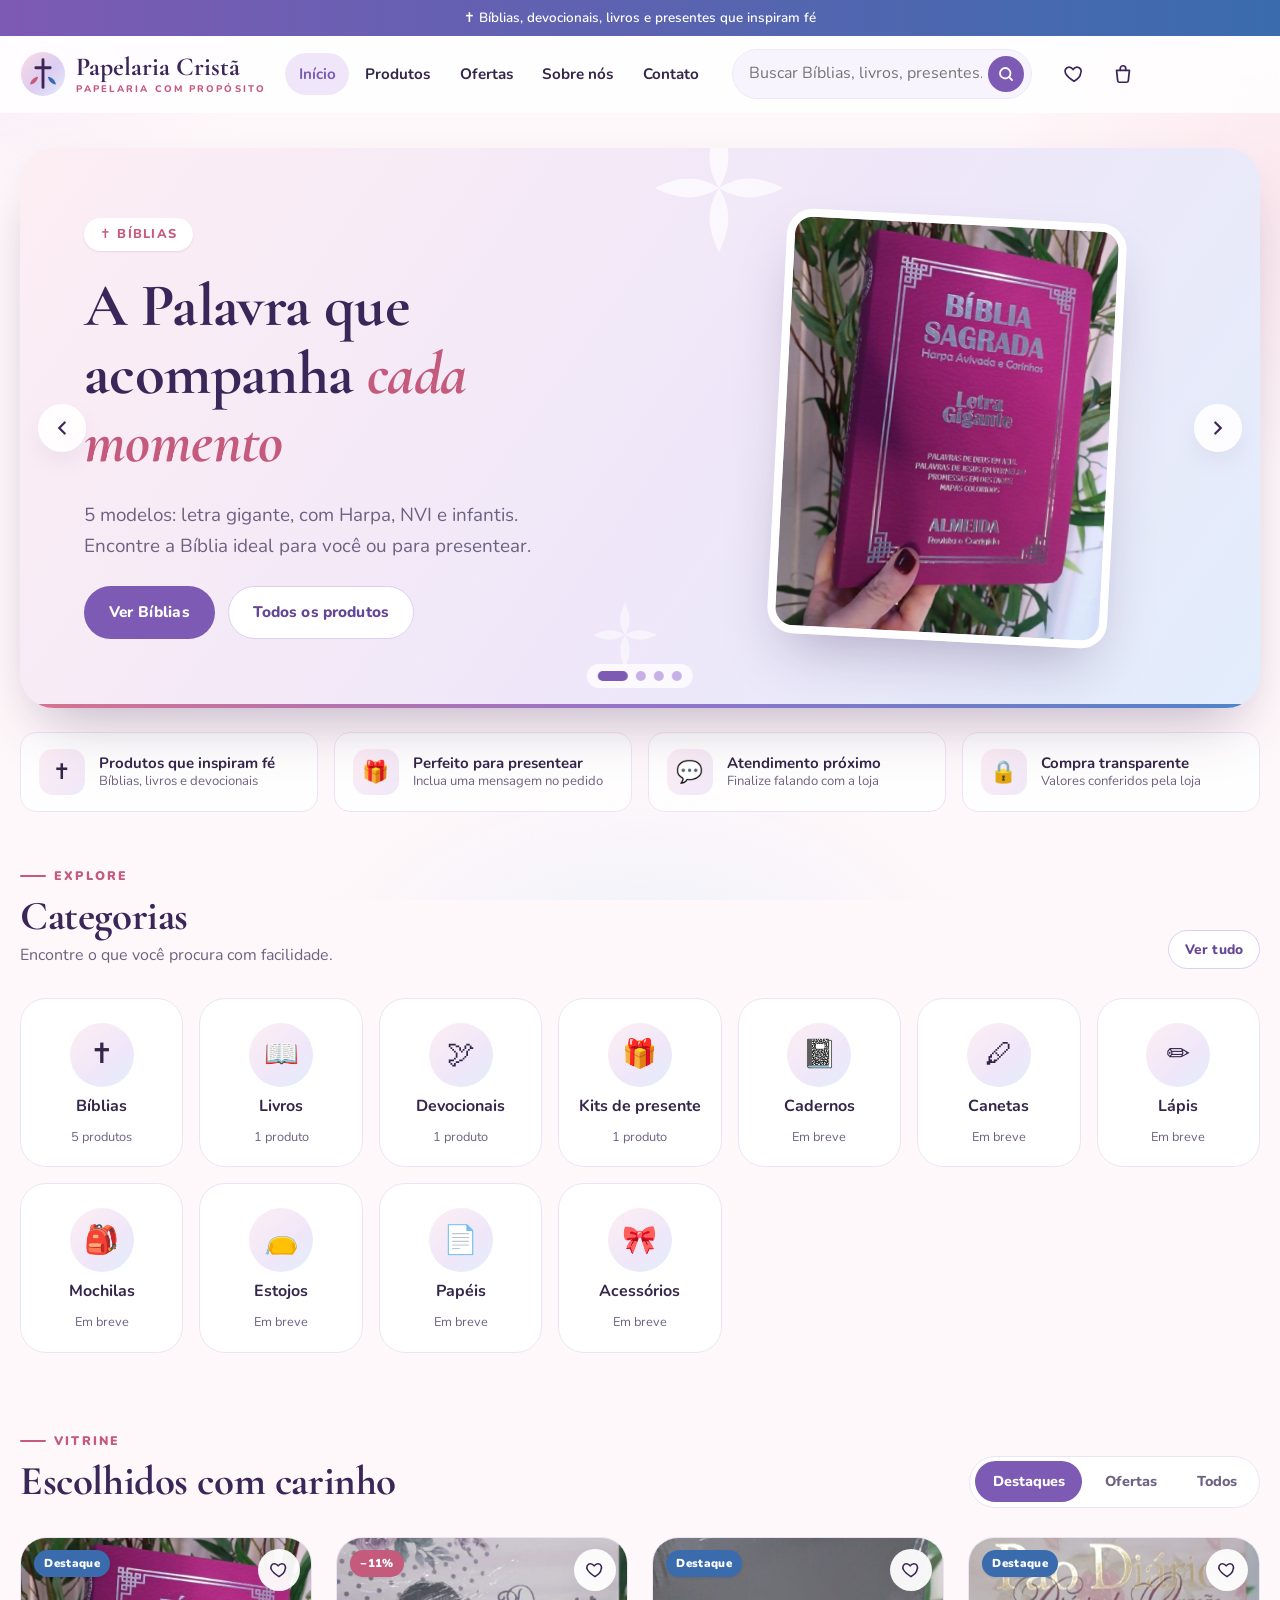
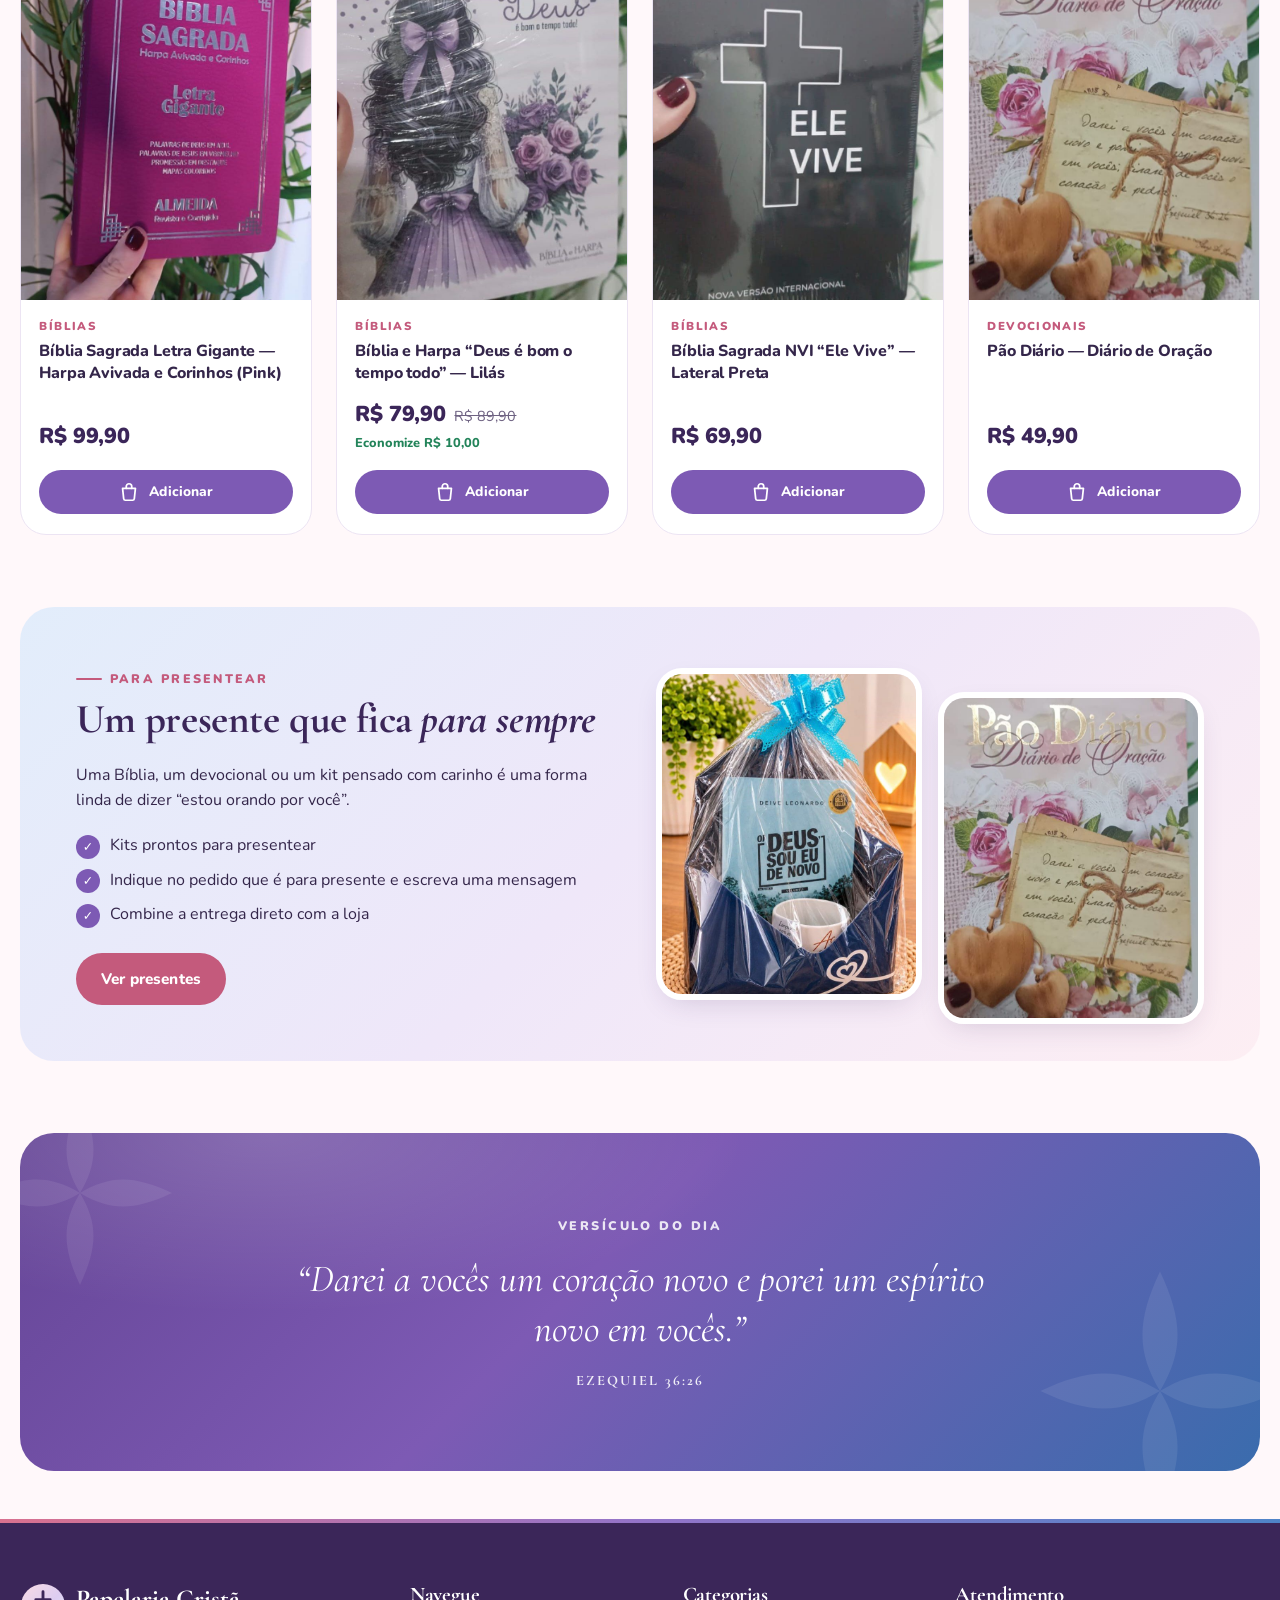
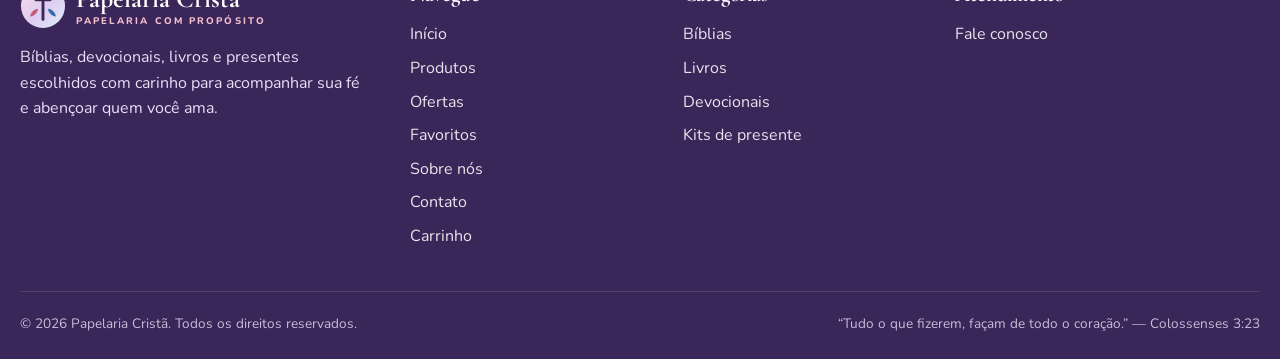
==== commit 79bbb1b6: "HTTPS sem aviso no navegador, animações e publicação no GitHub Pages - Autoridade certificadora loca" ====
--- a/frontend/index.html
+++ b/frontend/index.html
@@ -601,6 +601,135 @@
 @media print {
   .cabecalho, .aviso-topo, .rodape, .barra-inferior, .toasts, .topo-btn { display: none !important; }
 }
+
+/* ==========================================================================
+   Animações (todas desligadas automaticamente para quem prefere menos movimento)
+   ========================================================================== */
+
+/* barra de progresso da página */
+.progresso { position: fixed; top: 0; left: 0; right: 0; height: 3px; z-index: 200; pointer-events: none;
+  background: linear-gradient(90deg, var(--rosa-500), var(--lilas-500), var(--azul-500));
+  transform-origin: 0 50%; transform: scaleX(0); }
+
+/* logo: brilho ao carregar */
+.marca svg { animation: logo-entra 1.1s var(--ease) both; }
+@keyframes logo-entra { from { opacity: 0; transform: rotate(-90deg) scale(.4); } }
+
+/* entrada do texto do banner, em sequência, a cada slide */
+.slide.ativo .slide__texto > * { animation: sobe .9s var(--ease) both; }
+.slide.ativo .slide__texto > :nth-child(2) { animation-delay: .1s; }
+.slide.ativo .slide__texto > :nth-child(3) { animation-delay: .2s; }
+.slide.ativo .slide__texto > :nth-child(4) { animation-delay: .3s; }
+.slide.ativo .slide__arte { animation: foto-entra 1.1s var(--ease) both; }
+.slide.ativo .slide__etiqueta { animation: etiqueta-entra .8s .5s var(--ease) both; }
+@keyframes sobe { from { opacity: 0; transform: translateY(26px); filter: blur(4px); } }
+@keyframes foto-entra { from { opacity: 0; transform: translateX(40px) scale(.92) rotate(4deg); } }
+@keyframes etiqueta-entra { from { opacity: 0; transform: translateY(14px) scale(.8); } }
+.slide__foto { translate: calc(var(--mx, 0) * -22px) calc(var(--my, 0) * -16px); transition: translate .6s var(--ease); }
+.ornamento--a { translate: calc(var(--mx, 0) * -30px) calc(var(--my, 0) * -20px); transition: translate .8s var(--ease); }
+.ornamento--b { translate: calc(var(--mx, 0) * 36px) calc(var(--my, 0) * 26px); transition: translate .8s var(--ease); }
+
+/* pétalas caindo no banner */
+.petalas { position: absolute; inset: 0; z-index: 3; pointer-events: none; overflow: hidden; }
+.petala { position: absolute; top: -30px; width: 14px; height: 18px; border-radius: 80% 0 80% 0; opacity: 0;
+  background: linear-gradient(135deg, #fff, var(--rosa-300)); box-shadow: 0 2px 6px rgba(196, 90, 124, .15);
+  animation: petala-cai linear infinite; }
+.petala:nth-child(1) { left: 8%;  animation-duration: 13s; animation-delay: 0s; }
+.petala:nth-child(2) { left: 22%; animation-duration: 16s; animation-delay: 3s; width: 10px; height: 13px; }
+.petala:nth-child(3) { left: 38%; animation-duration: 12s; animation-delay: 6s; background: linear-gradient(135deg, #fff, var(--lilas-300)); }
+.petala:nth-child(4) { left: 55%; animation-duration: 15s; animation-delay: 1.5s; width: 11px; height: 14px; }
+.petala:nth-child(5) { left: 71%; animation-duration: 14s; animation-delay: 4.5s; background: linear-gradient(135deg, #fff, var(--azul-100)); }
+.petala:nth-child(6) { left: 87%; animation-duration: 17s; animation-delay: 8s; }
+@keyframes petala-cai {
+  0% { opacity: 0; transform: translate(0, 0) rotate(0); }
+  10% { opacity: .9; }
+  50% { transform: translate(40px, 300px) rotate(200deg); }
+  90% { opacity: .8; }
+  100% { opacity: 0; transform: translate(-20px, 620px) rotate(420deg); }
+}
+
+/* ondulação ao tocar em botões */
+.ondulacao { position: absolute; border-radius: 50%; background: rgba(255, 255, 255, .45); transform: scale(0);
+  pointer-events: none; animation: onda .6s ease-out forwards; }
+.btn--claro .ondulacao, .btn--fantasma .ondulacao { background: rgba(125, 90, 180, .18); }
+@keyframes onda { to { transform: scale(2.6); opacity: 0; } }
+
+/* produto voando até o carrinho */
+.voando { position: fixed; z-index: 300; pointer-events: none; object-fit: cover; border-radius: 16px;
+  box-shadow: 0 18px 40px -10px rgba(59, 38, 89, .45); }
+.alvo-carrinho { animation: alvo .6s var(--ease); }
+@keyframes alvo { 30% { transform: scale(1.3) rotate(-8deg); } 60% { transform: scale(.92) rotate(4deg); } }
+
+/* corações ao favoritar e confete de pétalas */
+.particula { position: fixed; z-index: 300; pointer-events: none; font-size: 14px; line-height: 1; color: var(--rosa-600); }
+.confete { position: fixed; z-index: 300; pointer-events: none; width: 10px; height: 14px; border-radius: 70% 0 70% 0; }
+
+/* sucesso: ✓ desenhando */
+.check-anima { width: 86px; height: 86px; margin: 0 auto 1rem; display: block; }
+.check-anima circle { fill: none; stroke: var(--lilas-200); stroke-width: 4; }
+.check-anima .circulo { stroke: var(--ok); stroke-dasharray: 251; stroke-dashoffset: 251; animation: desenha .8s .1s var(--ease) forwards; transform: rotate(-90deg); transform-origin: center; }
+.check-anima path { fill: none; stroke: var(--ok); stroke-width: 5; stroke-linecap: round; stroke-linejoin: round; stroke-dasharray: 60; stroke-dashoffset: 60; animation: desenha .5s .75s var(--ease) forwards; }
+@keyframes desenha { to { stroke-dashoffset: 0; } }
+
+/* gaveta: itens entrando em sequência */
+.painel-lateral.aberto .gaveta-item { animation: desliza .5s var(--ease) both; }
+.painel-lateral.aberto .gaveta-item:nth-child(2) { animation-delay: .06s; }
+.painel-lateral.aberto .gaveta-item:nth-child(3) { animation-delay: .12s; }
+.painel-lateral.aberto .gaveta-item:nth-child(4) { animation-delay: .18s; }
+.painel-lateral.aberto .gaveta-item:nth-child(n+5) { animation-delay: .24s; }
+.painel-lateral.aberto .menu-movel li { animation: desliza-esq .45s var(--ease) both; }
+.painel-lateral.aberto .menu-movel li:nth-child(2) { animation-delay: .04s; }
+.painel-lateral.aberto .menu-movel li:nth-child(3) { animation-delay: .08s; }
+.painel-lateral.aberto .menu-movel li:nth-child(4) { animation-delay: .12s; }
+.painel-lateral.aberto .menu-movel li:nth-child(n+5) { animation-delay: .16s; }
+@keyframes desliza { from { opacity: 0; transform: translateX(30px); } }
+@keyframes desliza-esq { from { opacity: 0; transform: translateX(-24px); } }
+
+/* títulos de seção surgindo */
+.secao__cab.anima { opacity: 0; transform: translateY(18px); transition: opacity .8s var(--ease), transform .8s var(--ease); }
+.secao__cab.anima.visivel { opacity: 1; transform: none; }
+.sobretitulo::before { transition: width .9s .2s var(--ease); }
+.secao__cab.anima:not(.visivel) .sobretitulo::before { width: 0; }
+
+/* página de produto */
+.app-entra .produto__foto { animation: revela-foto .9s var(--ease) both; }
+.app-entra .produto__info > * { animation: sobe .7s var(--ease) both; }
+.app-entra .produto__info > :nth-child(2) { animation-delay: .05s; }
+.app-entra .produto__info > :nth-child(3) { animation-delay: .1s; }
+.app-entra .produto__info > :nth-child(4) { animation-delay: .15s; }
+.app-entra .produto__info > :nth-child(n+5) { animation-delay: .2s; }
+@keyframes revela-foto { from { clip-path: inset(0 0 100% 0 round 34px); transform: scale(1.05); } to { clip-path: inset(0 0 0 0 round 34px); } }
+
+/* total do carrinho piscando ao mudar */
+.muda { animation: muda .5s var(--ease); }
+@keyframes muda { 40% { color: var(--rosa-600); transform: scale(1.08); } }
+
+/* barra inferior: indicador da aba ativa */
+.barra-inferior .icone { transition: transform .3s var(--ease); }
+.barra-inferior [aria-current="page"] .icone { transform: translateY(-2px) scale(1.08); }
+
+/* toasts com contagem do tempo */
+.toast { position: relative; overflow: hidden; }
+.toast::after { content: ""; position: absolute; left: 0; bottom: 0; height: 3px; width: 100%; background: currentColor; opacity: .18; transform-origin: 0 50%; animation: tempo-toast 4.2s linear forwards; }
+.toast--ok::after { background: var(--ok); opacity: .5; }
+@keyframes tempo-toast { to { transform: scaleX(0); } }
+
+/* esqueleto enquanto carrega */
+.carregando { display: grid; gap: 1.5rem; padding: 2rem 0 4rem; }
+.carregando__banner { height: clamp(300px, 40vw, 480px); border-radius: var(--r-xl); }
+.carregando__grade { display: grid; grid-template-columns: repeat(auto-fill, minmax(220px, 1fr)); gap: 1.5rem; }
+.carregando__grade div { aspect-ratio: 4 / 6; border-radius: var(--r-lg); }
+.brilho { background: linear-gradient(100deg, var(--lilas-50) 30%, #fff 50%, var(--lilas-50) 70%); background-size: 300% 100%; animation: brilho 1.3s linear infinite; }
+@keyframes brilho { from { background-position: 100% 0; } to { background-position: -50% 0; } }
+
+/* categorias: ícone balança ao surgir */
+.categoria.visivel .categoria__icone { animation: balanca .9s .2s var(--ease); }
+@keyframes balanca { 30% { transform: rotate(-10deg) scale(1.08); } 60% { transform: rotate(6deg); } }
+
+@media (prefers-reduced-motion: reduce) {
+  .petalas, .progresso { display: none; }
+  .secao__cab.anima { opacity: 1; transform: none; }
+}
 </style>
 </head>
 <body>
@@ -640,7 +769,14 @@
     </div>
   </header>
 
-  <main id="app" tabindex="-1"></main>
+  <div class="progresso" id="progresso" aria-hidden="true"></div>
+
+  <main id="app" tabindex="-1">
+    <div class="container carregando" aria-label="Carregando a loja">
+      <div class="carregando__banner brilho"></div>
+      <div class="carregando__grade"><div class="brilho"></div><div class="brilho"></div><div class="brilho"></div><div class="brilho"></div></div>
+    </div>
+  </main>
 
   <footer class="rodape" id="rodape"></footer>
 
@@ -860,6 +996,7 @@
       b.setAttribute("aria-label", `${tem ? "Adicionar aos" : "Remover dos"} favoritos: ${p.name}`);
     });
     if (botao) { botao.classList.remove("coracao-anima"); void botao.offsetWidth; botao.classList.add("coracao-anima"); }
+    if (!tem) explosao(botao);
     atualizarContadores(tem ? null : "favs");
     toast(tem ? `Removido dos favoritos.` : `“${p.name}” salvo nos favoritos.`, tem ? "" : "ok", { img: p.image });
     if (rotaAtual().nome === "favoritos") route();
@@ -881,6 +1018,98 @@
     $("#abrir-carrinho").setAttribute("aria-label", `Abrir carrinho (${plural(valores.carrinho, "item", "itens")})`);
   }
 
+  /* ------------------------------------------------------------------ animações */
+  const anima = !reduzMovimento && typeof Element.prototype.animate === "function";
+
+  /** Alvo visível do carrinho: barra inferior no celular, ícone do topo no PC. */
+  function alvoCarrinho() {
+    const barra = $('.barra-inferior [data-rota="carrinho"]');
+    return barra && barra.offsetParent ? barra : $("#abrir-carrinho");
+  }
+
+  /** A foto do produto "voa" até o carrinho. */
+  function voarParaCarrinho(origem) {
+    const alvo = alvoCarrinho();
+    const pulsar = () => { alvo.classList.remove("alvo-carrinho"); void alvo.offsetWidth; alvo.classList.add("alvo-carrinho"); };
+    if (!anima || !origem) return pulsar();
+    const a = origem.getBoundingClientRect();
+    const b = alvo.getBoundingClientRect();
+    if (!a.width || a.bottom < 0 || a.top > innerHeight) return pulsar();
+    const lado = Math.min(a.width, a.height, 180);
+    const voo = document.createElement("img");
+    voo.src = origem.currentSrc || origem.src;
+    voo.alt = "";
+    voo.className = "voando";
+    Object.assign(voo.style, { width: `${lado}px`, height: `${lado * 1.25}px`, left: `${a.left + (a.width - lado) / 2}px`, top: `${a.top + (a.height - lado * 1.25) / 2}px` });
+    document.body.append(voo);
+    const dx = b.left + b.width / 2 - (a.left + a.width / 2);
+    const dy = b.top + b.height / 2 - (a.top + a.height / 2);
+    voo.animate([
+      { transform: "translate(0, 0) scale(1) rotate(0)", opacity: 1 },
+      { transform: `translate(${dx * .45}px, ${dy * .45 - 120}px) scale(.55) rotate(-8deg)`, opacity: 1, offset: .45 },
+      { transform: `translate(${dx}px, ${dy}px) scale(.08) rotate(10deg)`, opacity: .35 },
+    ], { duration: 820, easing: "cubic-bezier(.5, 0, .3, 1)" }).finished.then(() => { voo.remove(); pulsar(); }, () => voo.remove());
+  }
+
+  /** Pequena explosão de partículas a partir de um elemento. */
+  function explosao(el, simbolos = ["♥", "♥", "✿", "♥"], qtd = 10) {
+    if (!anima || !el) return;
+    const r = el.getBoundingClientRect();
+    const cx = r.left + r.width / 2, cy = r.top + r.height / 2;
+    for (let i = 0; i < qtd; i++) {
+      const p = document.createElement("span");
+      p.className = "particula";
+      p.textContent = simbolos[i % simbolos.length];
+      p.style.left = `${cx - 7}px`;
+      p.style.top = `${cy - 7}px`;
+      document.body.append(p);
+      const ang = (Math.PI * 2 * i) / qtd + Math.random() * .4;
+      const dist = 34 + Math.random() * 26;
+      p.animate([
+        { transform: "translate(0, 0) scale(.4)", opacity: 1 },
+        { transform: `translate(${Math.cos(ang) * dist}px, ${Math.sin(ang) * dist - 12}px) scale(1)`, opacity: 0 },
+      ], { duration: 650 + Math.random() * 250, easing: "cubic-bezier(.2, .8, .3, 1)" }).finished.then(() => p.remove(), () => p.remove());
+    }
+  }
+
+  /** Confete de pétalas (pedido concluído). */
+  function confete() {
+    if (!anima) return;
+    const cores = ["#f3bfd0", "#c7b0e6", "#e2edfb", "#d9718f", "#9474c9", "#4f84c8", "#fff"];
+    for (let i = 0; i < 46; i++) {
+      const c = document.createElement("span");
+      c.className = "confete";
+      c.style.background = cores[i % cores.length];
+      c.style.left = `${innerWidth / 2}px`;
+      c.style.top = `${innerHeight * .35}px`;
+      document.body.append(c);
+      const ang = Math.random() * Math.PI * 2;
+      const forca = 120 + Math.random() * Math.min(innerWidth * .4, 320);
+      const x = Math.cos(ang) * forca, y = Math.sin(ang) * forca * .6 - 120;
+      c.animate([
+        { transform: "translate(0, 0) rotate(0) scale(.6)", opacity: 1 },
+        { transform: `translate(${x}px, ${y}px) rotate(${Math.random() * 360}deg) scale(1)`, opacity: 1, offset: .35 },
+        { transform: `translate(${x * 1.2}px, ${y + 420 + Math.random() * 200}px) rotate(${Math.random() * 720}deg) scale(.9)`, opacity: 0 },
+      ], { duration: 2200 + Math.random() * 1200, easing: "cubic-bezier(.15, .7, .35, 1)" }).finished.then(() => c.remove(), () => c.remove());
+    }
+  }
+
+  /** Valor em reais que "conta" até o novo número. */
+  function animarValor(el, para) {
+    if (!el) return;
+    const de = Number(el.dataset.valor ?? para);
+    el.dataset.valor = para;
+    if (!anima || de === para) { el.textContent = money(para); return; }
+    const t0 = performance.now(), dur = 450;
+    const passo = (t) => {
+      const k = Math.min(1, (t - t0) / dur);
+      el.textContent = money(Math.round(de + (para - de) * (1 - (1 - k) ** 3)));
+      if (k < 1) requestAnimationFrame(passo);
+    };
+    requestAnimationFrame(passo);
+    el.classList.remove("muda"); void el.offsetWidth; el.classList.add("muda");
+  }
+
   /* ------------------------------------------------------------------ toasts */
   function toast(msg, tipo = "", { img, acao } = {}) {
     const el = document.createElement("div");
@@ -899,6 +1128,10 @@
       toast(p && !p.in_stock ? "Produto esgotado." : `Todas as unidades disponíveis de “${p?.name}” já estão no carrinho.`, "erro");
       return 0;
     }
+    const foto = botao?.closest(".cartao")?.querySelector(".cartao__midia img")
+      || botao?.closest(".espiar")?.querySelector(".espiar__foto img")
+      || (botao?.closest(".produto__info") && $("#foto-zoom img"));
+    voarParaCarrinho(foto);
     if (botao) {
       const original = botao.innerHTML;
       botao.classList.add("adicionado");
@@ -1212,6 +1445,7 @@
     $("#app").innerHTML = `
     <section class="hero container" aria-label="Destaques da loja">
       <div class="carrossel" id="carrossel" aria-roledescription="carrossel">
+        <div class="petalas" aria-hidden="true"><i class="petala"></i><i class="petala"></i><i class="petala"></i><i class="petala"></i><i class="petala"></i><i class="petala"></i></div>
         <div class="carrossel__trilho" id="trilho" aria-live="off">
           ${slides.map((s, i) => `
           <div class="slide slide--${i + 1}${i === 0 ? " ativo" : ""}" role="group" aria-roledescription="slide" aria-label="${i + 1} de ${slides.length}"${i ? ' aria-hidden="true"' : ""}>
@@ -1361,6 +1595,16 @@
       x0 = null;
       pausar(false);
     });
+    // profundidade: foto e enfeites acompanham o mouse
+    if (anima && matchMedia("(hover: hover)").matches) {
+      car.addEventListener("pointermove", (e) => {
+        const r = car.getBoundingClientRect();
+        const x = (e.clientX - r.left) / r.width - .5, y = (e.clientY - r.top) / r.height - .5;
+        car.style.setProperty("--mx", x.toFixed(3));
+        car.style.setProperty("--my", y.toFixed(3));
+      });
+      car.addEventListener("pointerleave", () => { car.style.setProperty("--mx", 0); car.style.setProperty("--my", 0); });
+    }
     const visibilidade = () => pausar(document.hidden);
     document.addEventListener("visibilitychange", visibilidade);
     reiniciar();
@@ -1722,6 +1966,7 @@
     form.addEventListener("submit", (e) => { e.preventDefault(); finalizar(form); });
   }
 
+  let ultimoTotal = null;
   function renderCarrinhoItens() {
     const box = $("#itens-carrinho");
     if (!box) return;
@@ -1746,7 +1991,9 @@
       <div class="resumo__linha"><span>${plural(cart.count(), "item", "itens")}</span><span>${money(cheio)}</span></div>
       ${cheio > total ? `<div class="resumo__linha resumo__linha--ok"><span>Descontos</span><span>− ${money(cheio - total)}</span></div>` : ""}
       <div class="resumo__linha"><span>Frete</span><span>a combinar</span></div>
-      <div class="resumo__total"><span>Total</span><strong id="total">${money(total)}</strong></div>`;
+      <div class="resumo__total"><span>Total</span><strong id="total" data-valor="${ultimoTotal ?? total}">${money(ultimoTotal ?? total)}</strong></div>`;
+    animarValor($("#total"), total);
+    ultimoTotal = total;
   }
 
   function mascaraFone(v) {
@@ -1861,7 +2108,7 @@
     meta("Pedido registrado");
     $("#app").innerHTML = `
     <section class="container"><div class="sucesso" id="tela-sucesso">
-      <div class="sucesso__icone" aria-hidden="true">🕊</div>
+      <svg class="check-anima" viewBox="0 0 90 90" aria-hidden="true"><circle cx="45" cy="45" r="40"/><circle class="circulo" cx="45" cy="45" r="40"/><path d="M28 46l12 12 23-25"/></svg>
       <h1>Pedido ${esc(pedido.code)} ${S.live ? "registrado" : "pronto"}!</h1>
       <p>Total dos produtos: <strong>${money(pedido.total)}</strong>${dados.entrega === "entregar" ? " + frete a combinar" : ""}</p>
       ${wa ? `<p>Agora é só enviar para a loja pelo WhatsApp. Lá vocês combinam ${dados.entrega === "entregar" ? "o frete, " : ""}o pagamento e a entrega.</p>`
@@ -1877,6 +2124,7 @@
     cart.limpar(); // depois de mostrar a tela de sucesso
     $("#copiar-pedido").addEventListener("click", () => copiar(mensagem.replaceAll("*", ""), "Resumo do pedido copiado!"));
     window.scrollTo({ top: 0 });
+    setTimeout(confete, 350);
   }
 
   async function copiar(texto, ok) {
@@ -1974,6 +2222,7 @@
   /* ------------------------------------------------------------------ revelar ao rolar */
   let observador = null;
   function revelar(agora) {
+    $$(".secao__cab:not(.anima)").forEach((c) => c.classList.add("anima", "revela"));
     const els = $$(".revela:not(.visivel)");
     if (reduzMovimento || !("IntersectionObserver" in window)) { els.forEach((e) => e.classList.add("visivel")); return; }
     observador ??= new IntersectionObserver((entradas) => entradas.forEach((en) => {
@@ -2028,11 +2277,31 @@
       if (e.key === "Escape") { fecharPaineis(); $(".filtros.aberto")?.classList.remove("aberto"); document.body.classList.remove("travado"); }
       if (e.key === "/" && !/input|textarea|select/i.test(document.activeElement.tagName)) { e.preventDefault(); $("#busca-campo").focus(); }
     });
+    document.addEventListener("pointerdown", (e) => {
+      const btn = e.target.closest(".btn");
+      if (!btn || !anima || btn.disabled) return;
+      const r = btn.getBoundingClientRect();
+      const d = Math.max(r.width, r.height);
+      const o = document.createElement("span");
+      o.className = "ondulacao";
+      Object.assign(o.style, { width: `${d}px`, height: `${d}px`, left: `${e.clientX - r.left - d / 2}px`, top: `${e.clientY - r.top - d / 2}px` });
+      btn.append(o);
+      setTimeout(() => o.remove(), 650);
+    });
     const cab = $("#cabecalho");
     const topo = $("#topo-btn");
+    const barra = $("#progresso");
+    let pedido = false;
     addEventListener("scroll", () => {
-      cab.classList.toggle("rolou", scrollY > 10);
-      topo.classList.toggle("mostra", scrollY > 900);
+      if (pedido) return;
+      pedido = true;
+      requestAnimationFrame(() => {
+        pedido = false;
+        cab.classList.toggle("rolou", scrollY > 10);
+        topo.classList.toggle("mostra", scrollY > 900);
+        const max = document.documentElement.scrollHeight - innerHeight;
+        barra.style.transform = `scaleX(${max > 0 ? Math.min(1, scrollY / max) : 0})`;
+      });
     }, { passive: true });
     topo.addEventListener("click", () => window.scrollTo({ top: 0, behavior: reduzMovimento ? "auto" : "smooth" }));
     addEventListener("hashchange", route);
